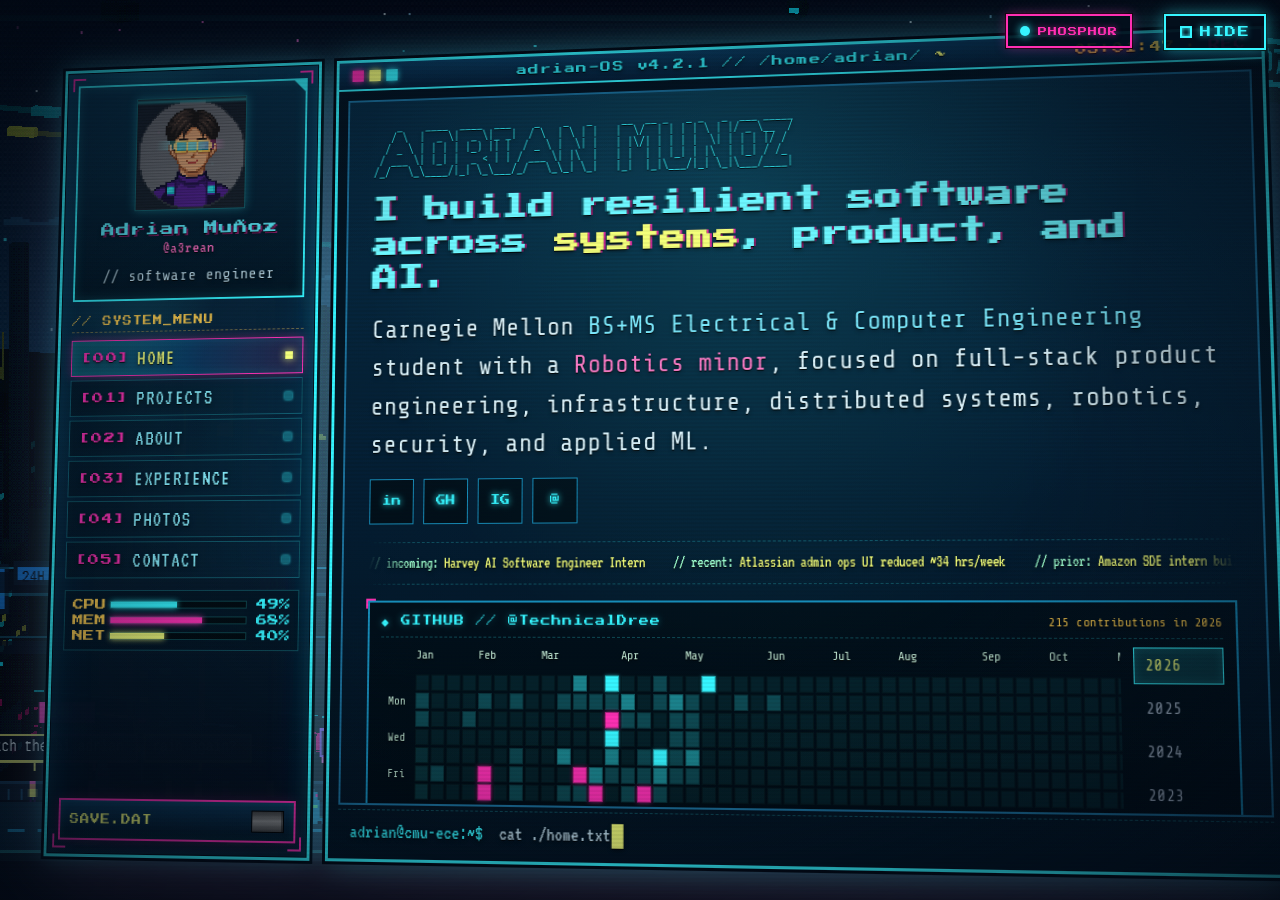
==== index.html @ 2a6bb69d "feat: scrolling road, layered skyline, 3D flyers, social links Sidebar + home cleanup: - Remove side" ====
<!DOCTYPE html>
<html lang="en">
<head>
<meta charset="UTF-8">
<title>Adrian Muñoz Portfolio</title>
<link rel="preconnect" href="https://fonts.googleapis.com">
<link rel="preconnect" href="https://fonts.gstatic.com" crossorigin>
<link href="https://fonts.googleapis.com/css2?family=VT323&family=Press+Start+2P&family=Share+Tech+Mono&display=swap" rel="stylesheet">
<link rel="stylesheet" href="assets/styles.css?v=20260614b">
</head>
<body>
  <div id="bg-parallax" class="bg-parallax" aria-hidden="true">
    <canvas id="bg-sky"></canvas>
    <canvas id="bg-city3d"></canvas>
    <canvas id="bg"></canvas>
    <canvas id="bg-fx"></canvas>
  </div>
  <div class="vignette"></div>
  <div class="scanlines"></div>

  <button id="theme-btn" class="theme-btn" title="Cycle CRT phosphor (T)" aria-label="Cycle CRT phosphor theme">
    <span class="theme-dot"></span>
    <span class="theme-label">PHOSPHOR</span>
  </button>
  <button id="minimize-btn" class="minimize-btn" title="Toggle terminal" aria-label="Toggle terminal">
    <span class="mb-icon"></span>
    <span class="mb-label">HIDE</span>
  </button>
  <div class="city-speed" aria-label="City background speed control">
    <label for="city-speed">CITY.SPEED</label>
    <input id="city-speed" type="range" min="0" max="2.5" step="0.1" value="1">
    <span id="city-speed-value">1.0x</span>
  </div>
  <div class="weather-controls" aria-label="Skyline weather controls">
    <span class="weather-title">WEATHER</span>
    <button type="button" data-weather="auto" class="active">AUTO</button>
    <button type="button" data-weather="clear">CLEAR</button>
    <button type="button" data-weather="rain">RAIN</button>
    <button type="button" data-weather="snow">SNOW</button>
    <button type="button" data-weather="wind">WIND</button>
    <label for="weather-intensity">INTENSITY</label>
    <input id="weather-intensity" type="range" min="0" max="100" value="80">
  </div>
  <div class="sound-controls" aria-label="Soundscape controls">
    <button id="sound-btn" type="button" aria-pressed="false">
      <span>SOUND</span>
      <b id="sound-label">OFF</b>
    </button>
    <label for="sound-volume">VOL</label>
    <input id="sound-volume" type="range" min="0" max="100" value="22">
  </div>
  <div class="env-hud" id="env-hud" aria-label="Local sky and weather">
    <span class="env-phase" id="env-phase">--</span>
    <span class="env-weather" id="env-weather">syncing sky...</span>
    <span class="env-phosphor" id="env-phosphor">CYAN</span>
  </div>

  <div id="boot-screen" class="boot-screen" aria-hidden="true">
    <div class="boot-inner">
      <div class="boot-logo">ADRIAN-OS</div>
      <pre class="boot-log" id="boot-log"></pre>
      <div class="boot-bar-wrap"><div class="boot-bar" id="boot-bar"></div></div>
      <div class="boot-skip">press any key to skip</div>
    </div>
  </div>

  <div class="stage" id="stage">
    <div class="unit">
      <!-- LEFT: profile / nav -->
      <aside class="left">
        <div class="corner tl"></div><div class="corner tr"></div>
        <div class="corner bl"></div><div class="corner br"></div>

        <div class="portrait">
          <div class="avatar avatar-photo" style="width:120px;height:120px;max-width:120px;max-height:120px;overflow:hidden;display:block;margin:0 auto;position:relative;flex:0 0 auto;">
            <img src="assets/avatar.png" alt="Adrian Muñoz" class="avatar-img" style="width:120px;height:120px;display:block;object-fit:cover;">
            <div class="avatar-visor"></div>
            <div class="avatar-scan"></div>
            <div class="avatar-blink"></div>
            <div class="avatar-grain"></div>
          </div>
          <div class="name">Adrian Muñoz</div>
          <div class="handle">@a3rean</div>
          <div class="bio">// software engineer</div>
        </div>

        <nav class="nav">
          <div class="nav-label">// SYSTEM_MENU</div>
          <button class="nav-item active" data-view="home">
            <span class="num">[00]</span><span class="lbl">HOME</span><span class="dot"></span>
          </button>
          <button class="nav-item" data-view="projects">
            <span class="num">[01]</span><span class="lbl">PROJECTS</span><span class="dot"></span>
          </button>
          <button class="nav-item" data-view="about">
            <span class="num">[02]</span><span class="lbl">ABOUT</span><span class="dot"></span>
          </button>
          <button class="nav-item" data-view="log">
            <span class="num">[03]</span><span class="lbl">EXPERIENCE </span><span class="dot"></span>
          </button>
          <button class="nav-item" data-view="gallery">
            <span class="num">[04]</span><span class="lbl">PHOTOS</span><span class="dot"></span>
          </button>
          <button class="nav-item" data-view="contact">
            <span class="num">[05]</span><span class="lbl">CONTACT</span><span class="dot"></span>
          </button>
        </nav>

        <div class="mini-bars" id="sys-bars">
          <div class="bar" data-stat="cpu"><span class="bl">CPU</span><div class="track"><div class="fill cyan"></div></div><span class="bv">62%</span></div>
          <div class="bar" data-stat="mem"><span class="bl">MEM</span><div class="track"><div class="fill mag"></div></div><span class="bv">78%</span></div>
          <div class="bar" data-stat="net"><span class="bl">NET</span><div class="track"><div class="fill yel"></div></div><span class="bv">41%</span></div>
        </div>

        <button type="button" class="floppy" id="floppy-btn" title="Save state to disk" aria-label="Save state to disk">
          <div class="floppy-label">SAVE.DAT</div>
          <div class="floppy-shutter"></div>
        </button>
      </aside>

      <!-- RIGHT: terminal screen -->
      <main class="term">
        <div class="term-chrome">
          <div class="chrome-dots"><span></span><span></span><span></span></div>
          <div class="chrome-title">adrian-OS v4.2.1 // /home/adrian/ <span id="crumb">~</span></div>
          <div class="chrome-meta"><span id="clock">00:00:00</span> · <span class="blink">REC</span></div>
        </div>
        <div class="term-bezel">
          <div class="term-screen" id="screen">
            <!-- views injected here -->
          </div>
          <div class="term-footer">
            <span class="prompt">adrian@cmu-ece:~$</span>
            <span class="cmdline" id="cmd">cat ./home.txt</span><span class="caret">▊</span>
          </div>
        </div>
      </main>
    </div>
  </div>

  <!-- VIEW TEMPLATES -->
  <template id="tpl-home">
    <div class="view view-home">
      <pre class="ascii-banner">
    _    ____  ____  ___    _    _   _     __  __ _   _ _   _  ___ _____
   / \  |  _ \|  _ \|_ _|  / \  | \ | |   |  \/  | | | | \ | |/ _ \__  /
  / _ \ | | | | |_) || |  / _ \ |  \| |   | |\/| | | | |  \| | | | |/ /
 / ___ \| |_| |  _ < | | / ___ \| |\  |   | |  | | |_| | |\  | |_| / /_
/_/   \_\____/|_| \_\___/_/   \_\_| \_|   |_|  |_|\___/|_| \_|\___/____|</pre>
      <h1 class="glitch" data-text="I build systems from silicon to full-stack.">I build systems<br>from <span class="hl">silicon</span> to full-stack.</h1>
      <p class="lede">
        Carnegie Mellon <span class="u-cy">BS+MS Electrical &amp; Computer Engineering</span> student with a
        <span class="u-mg">Robotics minor</span>, building production software across React, Spring Boot,
        AWS, systems programming, networking, AI tooling, and security.
      </p>

      <div class="home-social" aria-label="Social links">
        <a class="slot" href="https://www.linkedin.com/in/adrian---munoz" target="_blank" rel="noopener noreferrer" title="LinkedIn">in</a>
        <a class="slot" href="https://github.com/TechnicalDree" target="_blank" rel="noopener noreferrer" title="GitHub">GH</a>
        <a class="slot" href="https://www.instagram.com/technicaldree/" target="_blank" rel="noopener noreferrer" title="Instagram">IG</a>
        <a class="slot" href="mailto:adrianm2003az@gmail.com" title="Email">@</a>
      </div>

      <div class="ticker">
        <span>// internship: <b>Atlassian Software Engineer Intern</b></span>
        <span>// prior: <b>Amazon SDE Intern</b></span>
        <span>// build: <b>HTTP server · AI authentication · Chrome extension</b></span>
        <span>// contact: <b>adrianm2003az@gmail.com</b></span>
      </div>

      <div class="panels">
        <section class="panel github-panel">
          <div class="panel-hd">
            <span class="panel-title">◆ GITHUB // @TechnicalDree</span>
            <span class="panel-meta" id="gh-meta">loading contribution history...</span>
          </div>
          <div class="gh-browser">
            <div class="gh-calendar-pane">
              <div class="gh-months" id="gh-months" aria-hidden="true"></div>
              <div class="gh-calendar-row">
                <div class="gh-weekdays" aria-hidden="true"><span>Mon</span><span>Wed</span><span>Fri</span></div>
                <div class="gh-grid" id="gh-grid" aria-label="GitHub contribution calendar"></div>
              </div>
              <div class="gh-legend">
                <span>Less</span>
                <span class="sw s0"></span><span class="sw s1"></span><span class="sw s2"></span><span class="sw s3"></span><span class="sw s4"></span>
                <span>More</span>
              </div>
            </div>
            <div class="gh-years" id="gh-years" aria-label="Contribution years"></div>
          </div>
          <ul class="gh-commits" id="gh-commits">
            <li><span class="cdate">--</span><span class="crepo">github</span> select a year to view public commits...</li>
          </ul>
        </section>

        <section class="panel cursor-panel">
          <div class="panel-hd">
            <span class="panel-title">◆ CURSOR // AI LINE EDITS</span>
            <a class="panel-meta panel-link" href="https://cursor.com/dashboard" target="_blank" rel="noreferrer">open dashboard ↗</a>
          </div>
          <a class="cursor-card" href="https://cursor.com/dashboard" target="_blank" rel="noreferrer" aria-label="Open Cursor dashboard">
            <div class="cursor-card-top">
              <div>
                <span class="cursor-label">AI Line Edits</span>
                <strong id="cursor-total">49,999</strong>
              </div>
              <div class="cursor-tabs"><span>All</span><span>Tab</span><span>Agent</span></div>
            </div>
            <div class="cursor-map-wrap">
              <div class="cursor-months"><span>M</span><span>J</span><span>J</span><span>A</span><span>S</span><span>O</span><span>N</span><span>D</span><span>J</span><span>F</span><span>M</span><span>A</span><span>M</span></div>
              <div class="cursor-map-row">
                <div class="cursor-weekdays"><span>M</span><span>W</span><span>F</span></div>
                <div class="cursor-grid" id="cursor-grid" aria-label="Cursor AI line edits heatmap"></div>
              </div>
            </div>
            <div class="cursor-stats">
              <div><span>Most Active Month</span><b id="cursor-active-month">April</b></div>
              <div><span>Most Active Day</span><b id="cursor-active-day">Mar 10, 2026</b></div>
              <div><span>Longest Streak</span><b id="cursor-longest-streak">9d</b></div>
              <div><span>Current Streak</span><b id="cursor-current-streak">2d</b></div>
            </div>
          </a>
        </section>

        <section class="panel monkeytype-panel">
          <div class="panel-hd">
            <span class="panel-title" id="mk-user-title">◆ MONKEYTYPE // loading</span>
            <span class="panel-meta" id="mk-meta">last 12 months</span>
          </div>
          <div class="mk-activity-head">
            <div class="mk-range">last 12 months <span>⌄</span></div>
            <span class="mk-total" id="mk-total">-- tests</span>
            <div class="mk-legend" aria-label="Monkeytype activity intensity">
              <span>less</span>
              <span class="sw s1"></span><span class="sw s2"></span><span class="sw s3"></span><span class="sw s4"></span>
              <span>more</span>
            </div>
          </div>
          <div class="mk-activity">
            <div class="mk-weekdays" aria-hidden="true"><span>monday</span><span>wednesday</span><span>friday</span></div>
            <div class="mk-grid" id="mk-grid" aria-label="Monkeytype activity calendar"></div>
          </div>
          <p class="mk-note">Note: All activity data is using UTC time.</p>
        </section>

        <section class="panel wispr-panel">
          <div class="panel-hd">
            <span class="panel-title">◆ WISPR FLOW // adrianm2003az@gmail.com</span>
            <a class="panel-meta panel-link" href="https://admin.wisprflow.ai/" target="_blank" rel="noreferrer">open dashboard ↗</a>
          </div>
          <a class="wispr-card" href="https://admin.wisprflow.ai/" target="_blank" rel="noreferrer" aria-label="Open Wispr Flow dashboard">
            <div class="wispr-top">
              <strong id="wispr-current-streak">8 day streak</strong>
              <span>LONGEST STREAK | <b id="wispr-longest-streak">18 DAYS</b></span>
            </div>
            <div class="wispr-months"><span>‹</span><span>Jan</span><span>Feb</span><span>Mar</span><span>Apr</span><span>›</span></div>
            <div class="wispr-chart">
              <div class="wispr-days" aria-hidden="true"><span>Sun</span><span>Mon</span><span>Tue</span><span>Wed</span><span>Thu</span><span>Fri</span><span>Sat</span></div>
              <div class="wispr-grid" id="wispr-grid" aria-label="Wispr Flow streak calendar"></div>
            </div>
            <div class="wispr-foot">
              <div class="wispr-legend"><span>More</span><i class="s4"></i><i class="s3"></i><i class="s2"></i><i class="s1"></i><span>Less</span></div>
              <div class="wispr-current"><i></i><span>Current streak</span></div>
            </div>
          </a>
        </section>
      </div>
    </div>
  </template>

  <template id="tpl-projects">
    <div class="view view-projects">
      <div class="row-head">
        <span class="tag tag-cyan">&gt;_ ls ./projects</span>
        <span class="tag tag-mag">12 ENTRIES</span>
      </div>
      <h2 class="h2">PROJECTS // SELECTED_WORKS</h2>

      <div class="prj-grid">
        <article class="prj" tabindex="0" data-link="https://mosaic-ledger-web.vercel.app/" data-link-label="VIEW DEMO" data-link-2="https://youtu.be/5Ug0nv0nYEA?si=DKAIgdDbrqVV8onu" data-link-2-label="WATCH VIDEO">
          <div class="prj-thumb" data-thumb="mosaic"></div>
          <div class="prj-body">
            <div class="prj-meta"><span>[01]</span><span class="tag tag-yel">HACKATHON</span></div>
            <h3>MOSAICLEDGER</h3>
            <p>TartanHacks team of 3: Plaid + Capital One Nessie finance dashboard with D3 treemap spending viz, subscription detection, hosted MCP tools for AI coaching, XRPL round-up savings, and Vitest fuzz + Playwright E2E CI.</p>
            <div class="prj-chips"><span>D3.js</span><span>Plaid</span><span>MCP</span></div>
          </div>
        </article>
        <article class="prj" tabindex="0" data-github="https://github.com/TechnicalDree/Deep-Live-Cam" data-link="https://www.youtube.com/watch?v=ch_LXkpjnIM" data-link-label="WATCH VIDEO">
          <div class="prj-thumb" data-thumb="auth"></div>
          <div class="prj-body">
            <div class="prj-meta"><span>[02]</span><span class="tag tag-yel">LIVE</span></div>
            <h3>DEEP-LIVE-CAM AUTH SYSTEM</h3>
            <p>100% deepfake traceability via LSB watermarking (&lt;0.4% pixel change) and RSA-2048/4096 signatures, with automated PKI and Docker multi-stage builds fixing cross-platform deployment across a 5-framework ML stack.</p>
            <div class="prj-chips"><span>Python</span><span>Docker</span><span>Crypto</span></div>
          </div>
        </article>
        <article class="prj" tabindex="0" data-link="https://www.youtube.com/watch?v=6szwvvma1QQ" data-link-label="WATCH VIDEO">
          <div class="prj-thumb" data-thumb="privacy"></div>
          <div class="prj-body">
            <div class="prj-meta"><span>[03]</span><span class="tag tag-mag">BETA</span></div>
            <h3>TRACKING PIXEL CHROME EXTENSION</h3>
            <p>MV3 extension detecting and optionally blocking 1×1 pixels, sendBeacon, and scripted network calls via fetch/XHR/Beacon hooks, heuristic Low/Medium/High risk scoring, and a React UI with Observe/Soft-Block/Strict modes.</p>
            <div class="prj-chips"><span>React</span><span>JavaScript</span><span>MV3</span></div>
          </div>
        </article>
        <article class="prj" tabindex="0">
          <div class="prj-thumb" data-thumb="http"></div>
          <div class="prj-body">
            <div class="prj-meta"><span>[04]</span><span class="tag tag-cyan">SHIPPED</span></div>
            <h3>HTTP PSEUDO-STREAMING SERVER</h3>
            <p>HTTP/1.1 server built from scratch with low-level Python sockets, full method/status support, byte-range video streaming, and 200+ concurrent clients.</p>
            <div class="prj-chips"><span>Python</span><span>Sockets</span><span>HTTP/1.1</span></div>
          </div>
        </article>
        <article class="prj" tabindex="0" data-github="https://github.com/TechnicalDree/yaca-chat-app">
          <div class="prj-thumb" data-thumb="chat"></div>
          <div class="prj-body">
            <div class="prj-meta"><span>[05]</span><span class="tag tag-ghost">ARCHIVED</span></div>
            <h3>YACA CHAT APP</h3>
            <p>Full-stack chat app with authentication, friend lists, REST APIs, responsive UI, websockets, and real-time group chat for 20+ users.</p>
            <div class="prj-chips"><span>TypeScript</span><span>Node.js</span><span>MongoDB</span></div>
          </div>
        </article>
        <article class="prj" tabindex="0">
          <div class="prj-thumb" data-thumb="database"></div>
          <div class="prj-body">
            <div class="prj-meta"><span>[06]</span><span class="tag tag-cyan">SYSTEMS</span></div>
            <h3>BUFFER POOL MANAGER</h3>
            <p>Thread-safe disk buffer pool with page fetch, eviction, pin-count tracking, LRU-K replacement, background disk scheduler, promise I/O callbacks, and Read/WritePageGuard RAII for concurrency-safe access.</p>
            <div class="prj-chips"><span>C++</span><span>Concurrency</span><span>DB Systems</span></div>
          </div>
        </article>
        <article class="prj" tabindex="0" data-link="https://pdflink.to/b0319583/" data-link-label="VIEW REPORT">
          <div class="prj-thumb" data-thumb="landmarks"></div>
          <div class="prj-body">
            <div class="prj-meta"><span>[07]</span><span class="tag tag-yel">ML</span></div>
            <h3>LONG-TAIL US LANDMARK RECOGNITION</h3>
            <p>Custom 50-class US landmark dataset comparing ResNet-50 vs ViT-B16 with five loss functions, MixUp, and OOD detection. ViT-B16 + Class-Balanced Loss + MixUp reached 75.72% Top-1 (+10.57pp Tail-F1 vs baseline).</p>
            <div class="prj-chips"><span>PyTorch</span><span>ViT</span><span>Computer Vision</span></div>
          </div>
        </article>
        <article class="prj" tabindex="0" data-link="https://pdflink.to/dfecbd06/" data-link-label="VIEW REPORT">
          <div class="prj-thumb" data-thumb="canny"></div>
          <div class="prj-body">
            <div class="prj-meta"><span>[08]</span><span class="tag tag-cyan">CUDA</span></div>
            <h3>GPU-ACCELERATED CANNY EDGE DETECTION</h3>
            <p>Real-time Canny pipeline on GPU with fused kernels that cut intermediate global memory round-trips and launch overhead. Owned image frontend, preprocessing, CUDA stream management, and kernel launches.</p>
            <div class="prj-chips"><span>CUDA</span><span>C++</span><span>GPU</span></div>
          </div>
        </article>
        <article class="prj" tabindex="0" data-link="https://pdflink.to/45da3fbb/" data-link-label="VIEW REPORT" data-link-2="https://drive.google.com/drive/folders/1vk_iSP8yQnM6TVr_UY7SdX2yx6HyxZYR" data-link-2-label="VIEW FILES">
          <div class="prj-thumb" data-thumb="swarm"></div>
          <div class="prj-body">
            <div class="prj-meta"><span>[09]</span><span class="tag tag-mag">CAPSTONE</span></div>
            <h3>CATOMBOTS</h3>
            <p>ECE senior capstone: low-cost semi-autonomous multi-robot swarm for urban disaster survivor search with LiDAR, UWB-IR ranging, IMU fusion, and frontier-based exploration. Owned collaboration logic, exploration, obstacle avoidance, and the 2D operator dashboard.</p>
            <div class="prj-chips"><span>ROS2</span><span>LiDAR</span><span>Swarm</span></div>
          </div>
        </article>
        <article class="prj" tabindex="0" data-link="https://drive.google.com/file/d/1FI5OoAruD29V1vEbpfAatOobCM3ehD1B/view?usp=sharing" data-link-label="VIEW REPORT">
          <div class="prj-thumb" data-thumb="xr"></div>
          <div class="prj-body">
            <div class="prj-meta"><span>[10]</span><span class="tag tag-cyan">XR</span></div>
            <h3>SELF-LOCALIZING XR CONTROLLER</h3>
            <p>Fuses 6-DoF AprilTag pose with 3-DoF IMU orientation to drive a live ARENA scene; Pi Camera OpenCV checkerboard calibration, tag36h11 detection, and pose (R, t) estimation from images.</p>
            <div class="prj-chips"><span>OpenCV</span><span>AprilTag</span><span>IMU</span></div>
          </div>
        </article>
        <article class="prj" tabindex="0">
          <div class="prj-thumb" data-thumb="robot-nav"></div>
          <div class="prj-body">
            <div class="prj-meta"><span>[11]</span><span class="tag tag-mag">ROBOTICS</span></div>
            <h3>AUTONOMOUS ROBOT NAVIGATION</h3>
            <p>LIDAR + odometry occupancy grids for &gt;90% arena navigation accuracy; learning-based object detection, A*/RRT* motion planning, and behavior trees for task-level execution.</p>
            <div class="prj-chips"><span>ROS</span><span>LiDAR</span><span>Planning</span></div>
          </div>
        </article>
        <article class="prj" tabindex="0">
          <div class="prj-thumb" data-thumb="rover"></div>
          <div class="prj-body">
            <div class="prj-meta"><span>[12]</span><span class="tag tag-yel">EMBEDDED</span></div>
            <h3>EMBEDDED ROVER</h3>
            <p>Custom Fusion 360 PCB with I2C, LCD, UART, and servo drivers for user-mode programs; PID motor control with speed regulation and UART telemetry to a Python visualization script.</p>
            <div class="prj-chips"><span>Embedded</span><span>PCB</span><span>PID</span></div>
          </div>
        </article>
      </div>
    </div>
  </template>

  <template id="tpl-about">
    <div class="view view-about">
      <div class="row-head">
        <span class="tag tag-cyan">&gt;_ cat ./about.log</span>
        <span class="tag tag-mag">BIO.TXT</span>
      </div>
      <h2 class="h2">ABOUT // OPERATOR_FILE</h2>

      <div class="about-grid">
        <div>
          <p class="lede">
            I'm Adrian Muñoz, a Carnegie Mellon electrical and computer engineer who likes building
            across the stack: <span class="u-cy">backend services</span>, <span class="u-mg">interfaces</span>,
            infrastructure, embedded/systems code, and robotics-adjacent software.
          </p>
          <p class="body">
            My recent work includes shipping a production admin UI at <b>Atlassian</b>, building AWS
            data-processing infrastructure at <b>Amazon</b>, evaluating AI coding models at Outlier,
            and building projects that span networking, cryptography, browser privacy, chat systems,
            and database internals.
          </p>

          <div class="quote">
            <span class="q-mark">"</span>
            <p>I like software that turns messy operational work into reliable systems people can actually use.</p>
          </div>

          <h3 class="sub">CURRENT SIGNALS</h3>
          <ul class="bullet">
            <li>BS+MS in Electrical &amp; Computer Engineering, Robotics minor.</li>
            <li>Production experience with React, Spring Boot, PostgreSQL, AWS, and Java services.</li>
            <li>Comfortable moving from low-level systems to polished product UI.</li>
            <li>Interested in full-stack systems, robotics, infrastructure, ML tooling, and security.</li>
          </ul>
        </div>

        <aside class="specs">
          <figure class="about-portrait about-portrait--sidebar">
            <img
              src="assets/adrian-pixel.png"
              alt="Pixel art portrait of Adrian Muñoz in a suit and checkered shirt."
              width="320"
              height="320"
              loading="lazy"
              decoding="async"
            />
          </figure>
          <div class="spec-card">
            <div class="spec-hd">/ SPEC_SHEET</div>
            <div class="spec-row"><span>CLASS</span><span>SOFTWARE ENG</span></div>
            <div class="spec-row"><span>SCHOOL</span><span>CMU</span></div>
            <div class="spec-row"><span>DEGREE</span><span>BS+MS ECE</span></div>
            <div class="spec-row"><span>MINOR</span><span>ROBOTICS</span></div>
            <div class="spec-row"><span>GRAD</span><span>MAY 2026</span></div>
          </div>

          <div class="spec-card">
            <div class="spec-hd">/ SKILLS</div>
            <div class="skill"><span>PYTHON</span><div class="tr"><div style="width:92%" class="fi cy"></div></div></div>
            <div class="skill"><span>REACT</span><div class="tr"><div style="width:86%" class="fi mg"></div></div></div>
            <div class="skill"><span>JAVA</span><div class="tr"><div style="width:82%" class="fi yl"></div></div></div>
            <div class="skill"><span>C++</span><div class="tr"><div style="width:80%" class="fi cy"></div></div></div>
            <div class="skill"><span>AWS</span><div class="tr"><div style="width:78%" class="fi mg"></div></div></div>
          </div>

          <div class="spec-card">
            <div class="spec-hd">/ SOCIAL</div>
            <div class="inv">
              <a class="slot" href="https://www.linkedin.com/in/adrian---munoz" target="_blank" rel="noopener noreferrer" title="LinkedIn">in</a>
              <a class="slot" href="https://www.instagram.com/technicaldree/" target="_blank" rel="noopener noreferrer" title="Instagram">IG</a>
              <a class="slot" href="https://discord.com" target="_blank" rel="noopener noreferrer" title="Discord">DC</a>
              <a class="slot" href="https://open.spotify.com/user/technicaldree" target="_blank" rel="noopener noreferrer" title="Spotify">SP</a>
              <a class="slot" href="https://www.reddit.com/user/TechnicalDree/" target="_blank" rel="noopener noreferrer" title="Reddit">RD</a>
              <a class="slot" href="https://github.com/TechnicalDree" target="_blank" rel="noopener noreferrer" title="GitHub">GH</a>
            </div>
          </div>
        </aside>
      </div>
    </div>
  </template>

  <template id="tpl-log">
    <div class="view view-log">
      <div class="row-head">
        <span class="tag tag-cyan">&gt;_ tail -f ./log</span>
        <span class="tag tag-mag">LIVE</span>
      </div>
      <h2 class="h2">WORK EXPERIENCE</h2>

      <ol class="timeline">
        <li>
          <span class="ts">2025.05 - 2025.08</span>
          <span class="ev ev-ship">SWE</span>
          <div class="ev-body"><b>Atlassian</b> — developed a full-stack admin UI for release-track operations using React, Spring Boot REST APIs, and PostgreSQL; reduced admin workload by ~34 hours/week.</div>
        </li>
        <li>
          <span class="ts">2024.05 - 2024.07</span>
          <span class="ev ev-talk">AI</span>
          <div class="ev-body"><b>Outlier</b> — created weekly coding prompts and validation checks, increasing model evaluation coverage by 17% using pandas/NumPy pass-rate measurements.</div>
        </li>
        <li>
          <span class="ts">2023.05 - 2023.08</span>
          <span class="ev ev-write">SDE</span>
          <div class="ev-body"><b>Amazon</b> — designed a Java service for S3 file metrics and Lambda handlers linking DynamoDB data to QuickSight dashboards for ~11,000 ASIN records.</div>
        </li>
        <li>
          <span class="ts">2026.05</span>
          <span class="ev ev-join">CMU</span>
          <div class="ev-body"><b>Carnegie Mellon University</b> — BS+MS in Electrical &amp; Computer Engineering, Minor in Robotics, GPA 3.40/4.00.</div>
        </li>
        <li>
          <span class="ts">2025 - 2026</span>
          <span class="ev ev-ship">BUILD</span>
          <div class="ev-body">Built projects across HTTP networking, content authentication, browser privacy, real-time chat, and database buffer management.</div>
        </li>
        <li>
          <span class="ts">TOOLCHAIN</span>
          <span class="ev ev-write">STACK</span>
          <div class="ev-body"><b>Languages</b>: Python, C, C++, Java, JavaScript, TypeScript, PostgreSQL, R, HTML, CSS, MATLAB.</div>
        </li>
      </ol>
    </div>
  </template>

  <template id="tpl-gallery">
    <div class="view view-gallery">
      <div class="row-head">
        <span class="tag tag-cyan">&gt;_ open ./photos</span>
        <span class="tag tag-mag">PHOTO ROLL</span>
      </div>
      <h2 class="h2">PHOTOS // ARCHIVE</h2>
      <div class="photo-grid">
        <button class="photo-card" type="button" data-src="assets/photos/photo-01.jpg" data-caption="PHOTO 01"><img src="assets/photos/photo-01.jpg" alt="Personal website photo 01" loading="lazy" decoding="async"><span>PHOTO 01</span></button>
        <button class="photo-card" type="button" data-src="assets/photos/photo-02.jpg" data-caption="PHOTO 02"><img src="assets/photos/photo-02.jpg" alt="Personal website photo 02" loading="lazy" decoding="async"><span>PHOTO 02</span></button>
        <button class="photo-card" type="button" data-src="assets/photos/photo-03.jpg" data-caption="PHOTO 03"><img src="assets/photos/photo-03.jpg" alt="Personal website photo 03" loading="lazy" decoding="async"><span>PHOTO 03</span></button>
        <button class="photo-card" type="button" data-src="assets/photos/photo-04.jpg" data-caption="PHOTO 04"><img src="assets/photos/photo-04.jpg" alt="Personal website photo 04" loading="lazy" decoding="async"><span>PHOTO 04</span></button>
        <button class="photo-card" type="button" data-src="assets/photos/photo-05.jpg" data-caption="PHOTO 05"><img src="assets/photos/photo-05.jpg" alt="Personal website photo 05" loading="lazy" decoding="async"><span>PHOTO 05</span></button>
        <button class="photo-card" type="button" data-src="assets/photos/photo-06.jpg" data-caption="PHOTO 06"><img src="assets/photos/photo-06.jpg" alt="Personal website photo 06" loading="lazy" decoding="async"><span>PHOTO 06</span></button>
        <button class="photo-card" type="button" data-src="assets/photos/photo-07.jpg" data-caption="PHOTO 07"><img src="assets/photos/photo-07.jpg" alt="Personal website photo 07" loading="lazy" decoding="async"><span>PHOTO 07</span></button>
        <button class="photo-card" type="button" data-src="assets/photos/photo-08.jpg" data-caption="PHOTO 08"><img src="assets/photos/photo-08.jpg" alt="Personal website photo 08" loading="lazy" decoding="async"><span>PHOTO 08</span></button>
        <button class="photo-card" type="button" data-src="assets/photos/photo-09.jpg" data-caption="PHOTO 09"><img src="assets/photos/photo-09.jpg" alt="Personal website photo 09" loading="lazy" decoding="async"><span>PHOTO 09</span></button>
        <button class="photo-card" type="button" data-src="assets/photos/photo-10.jpg" data-caption="PHOTO 10"><img src="assets/photos/photo-10.jpg" alt="Personal website photo 10" loading="lazy" decoding="async"><span>PHOTO 10</span></button>
      </div>
      <p class="caption">// personal photo archive loaded from committed browser-safe images.</p>
    </div>
  </template>

  <template id="tpl-contact">
    <div class="view view-contact">
      <div class="row-head">
        <span class="tag tag-cyan">&gt;_ open_comms --secure</span>
        <span class="tag tag-mag">CHANNEL OPEN</span>
      </div>
      <h2 class="h2">CONTACT // UPLINK</h2>

      <div class="contact-grid">
        <form class="uplink" onsubmit="event.preventDefault(); this.querySelector('.sent').style.display='block'; this.querySelector('button').textContent='▶ TRANSMITTED';">
          <label><span class="lab">// HANDLE</span><input type="text" placeholder="enter_your_handle_" required></label>
          <label><span class="lab">// CHANNEL</span><input type="email" placeholder="you@somewhere.net" required></label>
          <label><span class="lab">// PAYLOAD</span><textarea rows="5" placeholder="type message, hit TRANSMIT..." required></textarea></label>
          <button type="submit" class="btn btn-cy">▶ TRANSMIT</button>
          <div class="sent" style="display:none;">✓ packet queued · ETA 2h</div>
        </form>

        <div class="channels">
          <a class="chan" href="mailto:adrianm2003az@gmail.com"><span class="c-icon">@</span><span><b>mail</b><em>adrianm2003az@gmail.com</em></span></a>
          <a class="chan" href="https://github.com/TechnicalDree"><span class="c-icon">GH</span><span><b>github</b><em>/TechnicalDree</em></span></a>
          <a class="chan" href="https://www.linkedin.com/in/adrian---munoz"><span class="c-icon">in</span><span><b>linkedin</b><em>/in/adrian---munoz</em></span></a>
          <div class="chan disabled"><span class="c-icon">CMU</span><span><b>school</b><em>Carnegie Mellon ECE</em></span></div>
          <div class="chan disabled"><span class="c-icon">☎</span><span><b>phone</b><em>480-682-7481</em></span></div>
        </div>
      </div>
    </div>
  </template>

<script src="assets/github-history.js"></script>
<script src="assets/monkeytype-history.js"></script>
<script src="assets/dashboard-snapshots.js"></script>
<script src="assets/phosphor-theme.js"></script>
<script src="assets/city-environment.js?v=20260606b"></script>
<script type="module" src="assets/city-3d.js?v=20260614b"></script>
<script src="assets/bg.js?v=20260614b"></script>
<script src="assets/content-admin.js?v=20260525b"></script>
<script src="assets/app.js?v=20260525b"></script>
</body>
</html>
---- assets/styles.css ----
/* AVA.SPRITE — cyberpunk pixel terminal */

:root {
  --bg-deep: #020914;
  --cyan: #36f5ff;
  --cyan-dim: #178bb8;
  --magenta: #ff2fb3;
  --magenta-deep: #9b1d70;
  --purple: #6338ff;
  --purple-deep: #091a3a;
  --orange: #ffcc4d;
  --yellow: #f6ff7a;
  --term-green: #a8eaff;
  --term-green-dim: #1c6f9a;
  --term-bg: #082d46;
  --term-bg-dark: #031321;
  --frame-cyan: #36f5ff;
  --frame-mag: #ff2fb3;
  --card: #071d32;
  /* Readable copy: slightly muted vs full neon UI */
  --text-body: #c4e2f0;
  --text-body-soft: #a8ccdd;
  --text-heading-soft: #dff4fc;
  --text-crisp-shadow: 0 1px 0 rgba(0, 0, 0, 0.85), 0 2px 4px rgba(0, 0, 0, 0.45);
}

body.theme-amber {
  --cyan: #ffb84d;
  --cyan-dim: #b87820;
  --term-green: #ffe4b0;
  --term-green-dim: #8a6020;
  --term-bg: #2a1a08;
  --term-bg-dark: #120a04;
  --frame-cyan: #ffb84d;
  --text-body: #e8d4b8;
  --text-body-soft: #c9b896;
  --text-heading-soft: #fff0d0;
}
body.theme-green {
  --cyan: #44ff88;
  --cyan-dim: #1a9955;
  --magenta: #66ffcc;
  --term-green: #b8ffd4;
  --term-green-dim: #1a6644;
  --term-bg: #062818;
  --term-bg-dark: #021408;
  --frame-cyan: #44ff88;
  --frame-mag: #66ffcc;
  --text-body: #b8e8c8;
  --text-body-soft: #98c8a8;
  --text-heading-soft: #e0ffe8;
}
body.theme-mono {
  --cyan: #c8d0d8;
  --cyan-dim: #687078;
  --magenta: #e8ecf0;
  --term-green: #d8e0e8;
  --term-green-dim: #505860;
  --term-bg: #141820;
  --term-bg-dark: #080a0e;
  --frame-cyan: #c8d0d8;
  --frame-mag: #9098a0;
  --text-body: #b0b8c0;
  --text-body-soft: #9098a0;
  --text-heading-soft: #e8ecf0;
}

* { margin: 0; padding: 0; box-sizing: border-box; }
html, body {
  width: 100%; height: 100%; overflow: hidden;
  background: var(--bg-deep);
  font-family: 'VT323', monospace;
  font-size: 20px;
  color: var(--term-green);
  -webkit-font-smoothing: none;
}
img, canvas { image-rendering: pixelated; image-rendering: crisp-edges; }

/* ===== BACKGROUND + CRT ===== */
.bg-parallax {
  position: fixed;
  inset: 0;
  z-index: 0;
  overflow: hidden;
  will-change: transform;
  transform-origin: center center;
}
.bg-parallax canvas {
  position: absolute;
  inset: 0;
  width: 100%;
  height: 100%;
  display: block;
}
#bg-sky {
  z-index: 0;
  pointer-events: none;
}
#bg-city3d {
  z-index: 1;
  pointer-events: none;
}
.bg-parallax #bg {
  z-index: 2;
}
#bg-fx {
  z-index: 3;
  pointer-events: none;
}

.scanlines {
  position: fixed; inset: 0; z-index: 50; pointer-events: none;
  background: repeating-linear-gradient(
    to bottom,
    rgba(0,0,0,0) 0,
    rgba(0,0,0,0) 2px,
    rgba(0,0,0,0.09) 3px,
    rgba(0,0,0,0) 4px
  );
}
.scanlines::after {
  content: ""; position: absolute; inset: 0;
  background: linear-gradient(180deg, transparent 0%, rgba(54,245,255,0.018) 50%, transparent 100%);
  animation: scan 8s linear infinite;
}
@keyframes scan { 0% { transform: translateY(-100%);} 100% { transform: translateY(100%);} }
.vignette {
  position: fixed; inset: 0; z-index: 49; pointer-events: none;
  background: radial-gradient(ellipse at center, transparent 42%, rgba(2,9,20,0.76) 100%);
}

/* ===== Minimize toggle ===== */
.scanlines, .vignette { pointer-events: none; }
.minimize-btn {
  position: fixed; top: 14px; right: 14px; z-index: 9999;
  display: flex; align-items: center; gap: 8px;
  background: rgba(3, 13, 26, 0.86);
  border: 2px solid var(--cyan);
  color: var(--cyan);
  padding: 10px 14px;
  font-family: 'Press Start 2P', monospace;
  font-size: 11px; letter-spacing: 1.5px;
  cursor: pointer;
  text-shadow: 0 0 6px rgba(54,245,255,0.8);
  box-shadow: 0 0 16px rgba(54,245,255,0.45), 0 0 0 1px #000;
  transition: all 0.15s;
}
.minimize-btn:hover { color: var(--yellow); border-color: var(--yellow); box-shadow: 0 0 16px rgba(246,255,122,0.5); transform: translateY(-1px); }
.minimize-btn .mb-icon { width: 12px; height: 12px; border: 2px solid currentColor; box-shadow: inset 0 0 4px currentColor; }
.minimize-btn.is-min .mb-icon { background: currentColor; }
.minimize-btn.is-min { color: var(--magenta); border-color: var(--magenta); text-shadow: 0 0 6px rgba(255,47,179,0.6); box-shadow: 0 0 12px rgba(255,47,179,0.35); }
.minimize-btn.is-min:hover { color: var(--yellow); border-color: var(--yellow); }

.theme-btn {
  position: fixed; top: 14px; right: 148px; z-index: 9999;
  display: flex; align-items: center; gap: 8px;
  background: rgba(3, 13, 26, 0.86);
  border: 2px solid var(--magenta);
  color: var(--magenta);
  padding: 10px 12px;
  font-family: 'Press Start 2P', monospace;
  font-size: 9px; letter-spacing: 1px;
  cursor: pointer;
  text-shadow: 0 0 6px rgba(255,47,179,0.6);
  box-shadow: 0 0 12px rgba(255,47,179,0.35), 0 0 0 1px #000;
  transition: all 0.15s;
}
.theme-btn:hover { color: var(--yellow); border-color: var(--yellow); transform: translateY(-1px); }
.theme-dot {
  width: 10px; height: 10px; border-radius: 50%;
  background: var(--cyan);
  box-shadow: 0 0 8px var(--cyan);
}
body.theme-amber .theme-dot { background: #ffb84d; box-shadow: 0 0 8px #ffb84d; }
body.theme-green .theme-dot { background: #44ff88; box-shadow: 0 0 8px #44ff88; }
body.theme-mono .theme-dot { background: #c8d0d8; box-shadow: 0 0 8px #c8d0d8; }

.city-speed {
  position: fixed; top: 66px; right: 14px; z-index: 9999;
  width: 190px;
  display: grid; grid-template-columns: 1fr auto; gap: 7px 8px; align-items: center;
  background: rgba(3, 13, 26, 0.84);
  border: 2px solid var(--purple);
  padding: 9px 10px;
  box-shadow: 0 0 14px rgba(40,85,125,0.42), inset 0 0 10px rgba(54,245,255,0.08);
  font-family: 'Share Tech Mono', monospace;
  color: var(--cyan);
  opacity: 0;
  transform: translateX(12px);
  pointer-events: none;
  transition: opacity 0.18s ease, transform 0.18s ease;
}
.city-speed label {
  font-family: 'Press Start 2P', monospace;
  font-size: 8px;
  letter-spacing: 1px;
  color: var(--yellow);
  text-shadow: 0 0 5px rgba(246,255,122,0.35);
}
.city-speed span {
  font-family: 'Press Start 2P', monospace;
  font-size: 8px;
  color: var(--magenta);
  text-shadow: 0 0 5px rgba(255,47,179,0.45);
}
.city-speed input {
  grid-column: 1 / -1;
  width: 100%;
  accent-color: var(--cyan);
  cursor: pointer;
}

.weather-controls,
.sound-controls {
  position: fixed;
  right: 14px;
  z-index: 9999;
  width: 190px;
  background: rgba(3, 13, 26, 0.84);
  border: 2px solid var(--cyan-dim);
  padding: 9px 10px;
  box-shadow: 0 0 14px rgba(54,245,255,0.2), inset 0 0 10px rgba(54,245,255,0.06);
  font-family: 'Share Tech Mono', monospace;
}
.weather-controls {
  top: 214px;
  display: grid;
  grid-template-columns: repeat(2, 1fr);
  gap: 7px;
}
.weather-title,
.weather-controls label {
  grid-column: 1 / -1;
  font-family: 'Press Start 2P', monospace;
  font-size: 8px;
  letter-spacing: 1px;
  color: var(--yellow);
}
.weather-controls button,
.sound-controls button,
.arcade-hud button {
  border: 1px solid rgba(54,245,255,0.45);
  background: rgba(0,0,0,0.34);
  color: var(--cyan);
  font-family: 'Press Start 2P', monospace;
  font-size: 7px;
  letter-spacing: 0.8px;
  padding: 6px 5px;
  cursor: pointer;
}
.weather-controls button:hover,
.weather-controls button.active,
.sound-controls button:hover,
.sound-controls button.is-on,
.arcade-hud button:hover {
  border-color: var(--yellow);
  color: var(--yellow);
  box-shadow: 0 0 10px rgba(246,255,122,0.24);
}
.weather-controls input {
  grid-column: 1 / -1;
  width: 100%;
  accent-color: var(--magenta);
}
.sound-controls {
  top: 396px;
  display: grid;
  grid-template-columns: 1fr auto;
  gap: 7px 8px;
  align-items: center;
}
.sound-controls button {
  grid-column: 1 / -1;
  display: flex;
  justify-content: space-between;
  align-items: center;
}
.sound-controls b {
  color: inherit;
}
.sound-controls label {
  font-family: 'Press Start 2P', monospace;
  font-size: 8px;
  color: var(--orange);
}
.sound-controls input {
  width: 100%;
  accent-color: var(--cyan);
}

.env-hud {
  position: fixed; top: 140px; right: 14px; z-index: 9999;
  width: 190px;
  display: flex; flex-direction: column; gap: 4px;
  background: rgba(3, 13, 26, 0.84);
  border: 2px solid var(--cyan-dim);
  padding: 8px 10px;
  box-shadow: 0 0 12px rgba(54,245,255,0.25), inset 0 0 8px rgba(54,245,255,0.06);
  font-family: 'Share Tech Mono', monospace;
  opacity: 0;
  transform: translateX(12px);
  transition: opacity 0.18s ease, transform 0.18s ease;
  pointer-events: none;
}

.weather-controls,
.sound-controls {
  opacity: 0;
  transform: translateX(12px);
  pointer-events: none;
  transition: opacity 0.18s ease, transform 0.18s ease;
}
body.skyline-mode .city-speed,
body.skyline-mode .weather-controls,
body.skyline-mode .sound-controls,
body.skyline-mode .env-hud {
  opacity: 1;
  transform: translateX(0);
}
body.skyline-mode .city-speed,
body.skyline-mode .weather-controls,
body.skyline-mode .sound-controls {
  pointer-events: auto;
}
.env-phase {
  font-family: 'Press Start 2P', monospace;
  font-size: 9px;
  letter-spacing: 1px;
  color: var(--yellow);
  text-shadow: 0 0 6px rgba(246,255,122,0.45);
}
.env-weather {
  font-size: 13px;
  color: var(--text-body-soft);
  line-height: 1.35;
}
.env-phosphor {
  font-family: 'Press Start 2P', monospace;
  font-size: 8px;
  letter-spacing: 1px;
  color: var(--cyan);
  text-shadow: 0 0 8px rgba(54,245,255,0.5);
  margin-top: 2px;
}

.bg-parallax.theme-sweep::after {
  content: '';
  position: absolute;
  inset: 0;
  z-index: 2;
  pointer-events: none;
  background: linear-gradient(
    180deg,
    transparent 0%,
    rgba(54, 245, 255, 0.22) 48%,
    rgba(54, 245, 255, 0.38) 50%,
    rgba(54, 245, 255, 0.22) 52%,
    transparent 100%
  );
  animation: theme-sweep 0.65s ease-out forwards;
  mix-blend-mode: screen;
}
@keyframes theme-sweep {
  0% { transform: translateY(-100%); opacity: 0.9; }
  100% { transform: translateY(100%); opacity: 0; }
}
body.theme-amber .bg-parallax.theme-sweep::after {
  background: linear-gradient(
    180deg,
    transparent 0%,
    rgba(255, 184, 77, 0.2) 48%,
    rgba(255, 184, 77, 0.35) 50%,
    rgba(255, 184, 77, 0.2) 52%,
    transparent 100%
  );
}
body.theme-green .bg-parallax.theme-sweep::after {
  background: linear-gradient(
    180deg,
    transparent 0%,
    rgba(68, 255, 136, 0.18) 48%,
    rgba(68, 255, 136, 0.32) 50%,
    rgba(68, 255, 136, 0.18) 52%,
    transparent 100%
  );
}
body.theme-mono .bg-parallax.theme-sweep::after {
  background: linear-gradient(
    180deg,
    transparent 0%,
    rgba(200, 208, 216, 0.15) 48%,
    rgba(200, 208, 216, 0.28) 50%,
    rgba(200, 208, 216, 0.15) 52%,
    transparent 100%
  );
}

/* Boot sequence */
.boot-screen {
  position: fixed; inset: 0; z-index: 10000;
  display: flex; align-items: center; justify-content: center;
  background: #010408;
  transition: opacity 0.55s ease, visibility 0.55s ease;
}
.boot-screen.is-done {
  opacity: 0; visibility: hidden; pointer-events: none;
}
.boot-inner {
  width: min(640px, 92vw);
  padding: 24px;
  border: 2px solid var(--cyan-dim);
  background: rgba(3, 12, 24, 0.96);
  box-shadow: 0 0 40px rgba(54,245,255,0.15), inset 0 0 30px rgba(0,0,0,0.5);
}
.boot-logo {
  font-family: 'Press Start 2P', monospace;
  font-size: 18px;
  color: var(--cyan);
  letter-spacing: 3px;
  margin-bottom: 16px;
  text-shadow: 0 0 12px rgba(54,245,255,0.7);
  animation: boot-pulse 1.2s steps(2) infinite;
}
@keyframes boot-pulse {
  0%, 100% { opacity: 1; }
  50% { opacity: 0.72; }
}
.boot-log {
  font-family: 'Share Tech Mono', monospace;
  font-size: 14px;
  line-height: 1.55;
  color: var(--term-green);
  min-height: 180px;
  white-space: pre-wrap;
  margin-bottom: 12px;
}
.boot-bar-wrap {
  height: 6px;
  background: rgba(54,245,255,0.12);
  border: 1px solid rgba(54,245,255,0.25);
}
.boot-bar {
  height: 100%;
  width: 0%;
  background: linear-gradient(90deg, var(--cyan-dim), var(--cyan), var(--magenta));
  box-shadow: 0 0 8px rgba(54,245,255,0.6);
  transition: width 0.15s linear;
}
.boot-skip {
  margin-top: 10px;
  font-family: 'Press Start 2P', monospace;
  font-size: 7px;
  color: #537b8d;
  letter-spacing: 1px;
  text-align: center;
}

/* Project detail modal */
.prj-modal-backdrop {
  position: fixed; inset: 0; z-index: 8000;
  display: flex; align-items: center; justify-content: center;
  padding: 16px;
  background: rgba(2, 9, 20, 0.72);
  backdrop-filter: blur(4px);
  animation: modal-in 0.2s ease;
}
@keyframes modal-in {
  from { opacity: 0; }
  to { opacity: 1; }
}
.prj-modal {
  width: min(560px, 96vw);
  max-height: 85vh;
  overflow: auto;
  border: 2px solid var(--magenta);
  background: var(--term-bg-dark);
  box-shadow: 0 0 30px rgba(255,47,179,0.35), 4px 4px 0 var(--magenta-deep);
  padding: 16px;
}
.prj-modal-hd {
  display: flex; justify-content: space-between; align-items: flex-start; gap: 12px;
  margin-bottom: 12px;
}
.prj-modal-hd h3 {
  font-family: 'Press Start 2P', monospace;
  font-size: 13px;
  color: var(--cyan);
  line-height: 1.5;
  text-shadow: var(--text-crisp-shadow), 2px 2px 0 var(--magenta-deep);
}
.prj-modal-close {
  flex: 0 0 auto;
  background: transparent;
  border: 2px solid var(--cyan);
  color: var(--cyan);
  font-family: 'Press Start 2P', monospace;
  font-size: 10px;
  padding: 6px 8px;
  cursor: pointer;
}
.prj-modal-close:hover { border-color: var(--yellow); color: var(--yellow); }
.prj-modal-body p {
  font-family: 'Share Tech Mono', monospace;
  font-size: 17px;
  color: var(--text-body);
  line-height: 1.5;
  margin-bottom: 12px;
}
.prj-modal-chips { display: flex; flex-wrap: wrap; gap: 6px; margin-top: 8px; }
.prj-modal-chips span {
  font-family: 'Press Start 2P', monospace;
  font-size: 8px;
  padding: 3px 6px;
  border: 1px solid var(--yellow);
  color: var(--yellow);
}
.prj-modal-foot {
  margin-top: 14px;
  font-family: 'Share Tech Mono', monospace;
  font-size: 12px;
  color: #537b8d;
}
.prj-modal-actions {
  display: flex; flex-wrap: wrap; gap: 8px; margin-top: 14px;
}
.prj-modal-actions a,
.prj-modal-actions button {
  font-family: 'Press Start 2P', monospace;
  font-size: 9px;
  padding: 8px 10px;
  border: 2px solid var(--cyan);
  background: rgba(3, 13, 26, 0.6);
  color: var(--cyan);
  text-decoration: none;
  cursor: pointer;
}
.prj-modal-actions a:hover,
.prj-modal-actions button:hover {
  border-color: var(--yellow);
  color: var(--yellow);
}
.term-screen.view-glitch {
  animation: view-glitch 0.22s steps(2) 1;
}
@keyframes view-glitch {
  0% { filter: none; transform: translate(0); }
  25% { filter: hue-rotate(90deg) contrast(1.2); transform: translate(-2px, 1px); }
  50% { filter: none; transform: translate(2px, -1px); }
  75% { filter: saturate(1.4); transform: translate(-1px, 0); }
  100% { filter: none; transform: translate(0); }
}
.terminal-lines pre,
.terminal-pre {
  font-family: 'Share Tech Mono', monospace;
  font-size: 14px;
  line-height: 1.35;
  color: var(--term-green);
  white-space: pre;
  margin: 8px 0;
}
.prj { cursor: pointer; }
.prj:focus-visible { outline: 2px solid var(--yellow); outline-offset: 2px; }

/* Overdrive (Konami / matrix command) */
body.overdrive-mode .scanlines::after { animation-duration: 2s; opacity: 1.2; }
body.overdrive-mode .vignette {
  background: radial-gradient(ellipse at center, transparent 35%, rgba(255,47,179,0.15) 100%);
}
body.overdrive-mode .term-screen {
  box-shadow: inset 0 0 40px rgba(255,47,179,0.12), 0 0 24px rgba(54,245,255,0.25);
}
body.overdrive-mode::before {
  content: "";
  position: fixed; inset: 0; z-index: 48; pointer-events: none;
  background: repeating-linear-gradient(
    0deg,
    rgba(54,245,255,0.03) 0,
    rgba(54,245,255,0.03) 1px,
    transparent 1px,
    transparent 3px
  );
  animation: matrix-drift 8s linear infinite;
}
@keyframes matrix-drift {
  0% { transform: translateY(0); }
  100% { transform: translateY(12px); }
}
.overdrive-toast {
  position: fixed; bottom: 20px; left: 50%; transform: translateX(-50%);
  z-index: 10001;
  font-family: 'Press Start 2P', monospace;
  font-size: 9px;
  letter-spacing: 1px;
  color: var(--magenta);
  background: rgba(3, 13, 26, 0.92);
  border: 2px solid var(--magenta);
  padding: 10px 16px;
  box-shadow: 0 0 20px rgba(255,47,179,0.45);
  animation: toast-pop 0.35s ease;
}
@keyframes toast-pop {
  from { opacity: 0; transform: translateX(-50%) translateY(8px); }
  to { opacity: 1; transform: translateX(-50%) translateY(0); }
}

/* ===== ADMIN CONTENT EDITOR ===== */
.admin-bar {
  position: fixed;
  top: 0;
  left: 0;
  right: 0;
  z-index: 10002;
  display: flex;
  align-items: center;
  gap: 16px;
  padding: 10px 16px;
  background: rgba(3, 13, 26, 0.95);
  border-bottom: 2px solid var(--yellow);
  box-shadow: 0 8px 24px rgba(0, 0, 0, 0.35);
  font-family: 'Share Tech Mono', monospace;
  font-size: 12px;
}
.admin-bar-label {
  color: var(--yellow);
  letter-spacing: 1px;
  font-family: 'Press Start 2P', monospace;
  font-size: 8px;
}
.admin-bar-hint {
  color: var(--text-dim);
  flex: 1;
}
.admin-bar-actions {
  display: flex;
  gap: 8px;
}
.admin-btn {
  font-family: 'Press Start 2P', monospace;
  font-size: 8px;
  letter-spacing: 0.5px;
  padding: 8px 12px;
  border: 1px solid var(--cyan);
  background: rgba(0, 199, 229, 0.12);
  color: var(--cyan);
  cursor: pointer;
}
.admin-btn:hover {
  background: rgba(0, 199, 229, 0.22);
  box-shadow: 0 0 12px rgba(0, 199, 229, 0.25);
}
.admin-btn-ghost {
  border-color: var(--text-dim);
  color: var(--text-dim);
  background: transparent;
}
.admin-login-backdrop {
  position: fixed;
  inset: 0;
  z-index: 10003;
  display: grid;
  place-items: center;
  background: rgba(2, 8, 18, 0.72);
  backdrop-filter: blur(4px);
}
.admin-login-backdrop[hidden] {
  display: none;
}
.admin-login {
  width: min(420px, 92vw);
  padding: 22px;
  border: 2px solid var(--magenta);
  background: rgba(3, 13, 26, 0.96);
  box-shadow: 0 0 30px rgba(255, 47, 179, 0.25);
}
.admin-login-hd {
  font-family: 'Press Start 2P', monospace;
  font-size: 11px;
  color: var(--magenta);
  margin-bottom: 10px;
}
.admin-login-copy {
  color: var(--text-dim);
  font-size: 13px;
  line-height: 1.5;
  margin-bottom: 16px;
}
.admin-login label {
  display: grid;
  gap: 8px;
  margin-bottom: 12px;
}
.admin-login label span {
  font-size: 11px;
  color: var(--cyan);
  letter-spacing: 1px;
}
.admin-login input {
  width: 100%;
  padding: 10px 12px;
  border: 1px solid rgba(0, 199, 229, 0.35);
  background: rgba(0, 0, 0, 0.35);
  color: var(--text);
  font-family: 'Share Tech Mono', monospace;
  font-size: 14px;
}
.admin-login-error {
  color: #ff6b6b;
  font-size: 12px;
  margin-bottom: 10px;
}
.admin-login-actions {
  display: flex;
  gap: 8px;
}
body.admin-edit-mode {
  padding-top: 46px;
}
body.admin-edit-mode [data-edit].is-editing {
  outline: 1px dashed rgba(255, 230, 109, 0.55);
  outline-offset: 2px;
  cursor: text;
}
body.admin-edit-mode [data-edit].is-editing:focus {
  outline-color: var(--yellow);
  box-shadow: 0 0 0 2px rgba(255, 230, 109, 0.15);
}

.stage { transition: opacity 0.5s ease, transform 0.5s ease, filter 0.5s ease; }
.stage.minimized { opacity: 0; transform: scale(0.92) translateY(20px); filter: blur(6px); pointer-events: none; }

/* ===== STAGE ===== */
.stage {
  position: relative; z-index: 10;
  width: 100%; height: 100%;
  display: flex; align-items: center; justify-content: center;
  padding: 16px;
}
.unit {
  position: relative;
  width: min(1320px, 96vw);
  height: min(820px, 94vh);
  display: grid;
  grid-template-columns: 280px 1fr;
  gap: 16px;
  --tilt-x: 0deg;
  --tilt-y: 0deg;
  transform: perspective(1800px) rotateX(calc(5deg + var(--tilt-x))) rotateY(calc(-7deg + var(--tilt-y)));
  transform-style: preserve-3d;
  filter:
    drop-shadow(0 30px 40px rgba(255, 63, 166, 0.18))
    drop-shadow(0 0 24px rgba(54,245,255,0.22));
}

/* ===== LEFT PANEL ===== */
.left {
  background:
    radial-gradient(ellipse at 30% 12%, rgba(54,245,255,0.16), transparent 34%),
    linear-gradient(180deg, rgba(8,45,70,0.96) 0%, rgba(5,26,46,0.98) 54%, rgba(3,11,23,0.98) 100%);
  border: 3px solid var(--frame-cyan);
  box-shadow:
    inset 0 0 0 1px #020914,
    inset 0 0 28px rgba(54, 245, 255, 0.11),
    inset 0 0 48px rgba(21, 141, 255, 0.14),
    0 0 0 3px #020914,
    0 0 22px rgba(54,245,255,0.28);
  padding: 14px 12px;
  display: flex; flex-direction: column; gap: 12px;
  position: relative;
  overflow: hidden;
}
/* L-bracket corners */
.corner {
  position: absolute; width: 14px; height: 14px;
  border-color: var(--magenta);
  border-style: solid;
  z-index: 2;
}
.corner.tl { top: 6px; left: 6px; border-width: 2px 0 0 2px; }
.corner.tr { top: 6px; right: 6px; border-width: 2px 2px 0 0; }
.corner.bl { bottom: 6px; left: 6px; border-width: 0 0 2px 2px; }
.corner.br { bottom: 6px; right: 6px; border-width: 0 2px 2px 0; }

/* portrait */
.portrait {
  background: linear-gradient(180deg, rgba(9,49,75,0.9) 0%, rgba(3,19,33,0.96) 100%);
  border: 2px solid var(--frame-cyan);
  padding: 14px 10px 12px;
  text-align: center;
  box-shadow: inset 0 0 12px rgba(54,245,255,0.18);
  position: relative;
}
.portrait::before {
  content: ""; position: absolute; top: -1px; right: -1px;
  width: 0; height: 0;
  border-left: 14px solid transparent;
  border-top: 14px solid var(--frame-cyan);
}
.avatar {
  width: 120px; height: 120px; margin: 0 auto;
  border: 1px solid rgba(54,245,255,0.4);
  background: #020914;
  display: block;
  position: relative;
  box-shadow: 0 0 10px rgba(54,245,255,0.35);
  flex: 0 0 auto;
  max-width: 120px;
  max-height: 120px;
  overflow: hidden;
}
.avatar canvas { width: 100%; height: 100%; display: block; }

/* Photo avatar with synthwave animations */
.avatar-photo {
  overflow: hidden;
  position: relative;
  animation: avatar-float 4s ease-in-out infinite, avatar-glow 3.5s ease-in-out infinite;
}
.avatar-img {
  width: 100%; height: 100%;
  display: block;
  object-fit: cover;
  image-rendering: pixelated;
  filter: saturate(1.1) contrast(1.05);
}
.avatar-photo:hover .avatar-img { animation: avatar-glitch 0.45s steps(2) infinite; }
.avatar-visor {
  position: absolute;
  /* Aligns with the visor band on the sprite (~38-46% down) */
  left: 18%; right: 18%;
  top: 38%; height: 9%;
  background: linear-gradient(90deg,
    rgba(54,245,255,0) 0%,
    rgba(54,245,255,0.35) 20%,
    rgba(246,255,122,0.45) 50%,
    rgba(255,47,179,0.4) 80%,
    rgba(54,245,255,0) 100%);
  mix-blend-mode: screen;
  animation: visor-sweep 2.4s linear infinite;
  pointer-events: none;
}
.avatar-scan {
  position: absolute; inset: 0; pointer-events: none;
  background: repeating-linear-gradient(0deg, transparent 0 2px, rgba(0,0,0,0.18) 2px 3px);
}
.avatar-scan::after {
  content: ""; position: absolute; left: 0; right: 0; height: 6px;
  background: linear-gradient(180deg, transparent, rgba(54,245,255,0.45), transparent);
  animation: avatar-scanline 3s linear infinite;
}
.avatar-blink {
  position: absolute; left: 30%; right: 30%;
  top: 41%; height: 4%;
  background: rgba(20, 5, 35, 0.85);
  transform: scaleY(0);
  transform-origin: center;
  animation: avatar-blink 5.5s steps(1) infinite;
  pointer-events: none;
  border-radius: 1px;
}
.avatar-grain {
  position: absolute; inset: 0; pointer-events: none;
  background-image: radial-gradient(circle at 20% 30%, rgba(255,47,179,0.08) 0 1px, transparent 2px),
    radial-gradient(circle at 70% 60%, rgba(54,245,255,0.08) 0 1px, transparent 2px),
    radial-gradient(circle at 40% 80%, rgba(246,255,122,0.06) 0 1px, transparent 2px);
  mix-blend-mode: screen;
  animation: avatar-grain 0.6s steps(4) infinite;
}
@keyframes avatar-float {
  0%, 100% { transform: translateY(0); }
  50% { transform: translateY(-3px); }
}
@keyframes avatar-glow {
  0%, 100% { box-shadow: 0 0 10px rgba(54,245,255,0.4); }
  50% { box-shadow: 0 0 22px rgba(255,47,179,0.55), 0 0 8px rgba(54,245,255,0.5); }
}
@keyframes visor-sweep {
  0% { background-position: -100% 0; opacity: 0.6; }
  50% { opacity: 1; }
  100% { background-position: 200% 0; opacity: 0.6; }
}
@keyframes avatar-scanline {
  0% { top: -10%; }
  100% { top: 110%; }
}
@keyframes avatar-blink {
  0%, 92%, 100% { transform: scaleY(0); }
  93%, 95% { transform: scaleY(1); }
  96%, 98% { transform: scaleY(0); }
}
@keyframes avatar-grain {
  0% { transform: translate(0,0); }
  25% { transform: translate(1px,-1px); }
  50% { transform: translate(-1px,1px); }
  75% { transform: translate(1px,1px); }
  100% { transform: translate(0,0); }
}
@keyframes avatar-glitch {
  0% { transform: translate(0,0); filter: saturate(1.1); }
  25% { transform: translate(-2px,1px); filter: hue-rotate(20deg) saturate(1.4); }
  50% { transform: translate(2px,-1px); filter: hue-rotate(-15deg) saturate(1.2); }
  75% { transform: translate(-1px,0); filter: hue-rotate(10deg); }
  100% { transform: translate(0,0); }
}
.name {
  font-family: 'Press Start 2P', monospace;
  font-size: 15px; color: #5eefff;
  margin-top: 12px; letter-spacing: 1px;
  text-shadow: var(--text-crisp-shadow), 2px 2px 0 var(--magenta-deep);
}
.handle {
  font-size: 18px; color: #ff6fc4; margin-top: 4px;
  text-shadow: var(--text-crisp-shadow);
  letter-spacing: 1px;
}
.bio {
  font-family: 'Share Tech Mono', monospace;
  font-size: 16px; color: var(--text-body); margin-top: 8px; line-height: 1.5;
  letter-spacing: 0.02em;
  text-shadow: var(--text-crisp-shadow);
}

/* status grid */
.status-grid {
  display: grid; grid-template-columns: 1fr 1fr; gap: 6px;
  padding: 8px;
  background: rgba(3, 19, 33, 0.72);
  border: 1px solid rgba(54,245,255,0.3);
}
.stat { display: flex; justify-content: space-between; align-items: center; font-size: 14px; }
.stat .k { color: var(--orange); letter-spacing: 1px; font-size: 11px; font-family: 'Press Start 2P', monospace; }
.stat .v { color: var(--cyan); font-size: 16px; }
.stat .v.ok { color: var(--term-green); }

/* nav */
.nav { display: flex; flex-direction: column; gap: 4px; }
.nav-label {
  font-family: 'Press Start 2P', monospace;
  font-size: 10px; color: var(--orange); letter-spacing: 1px;
  padding: 4px 0 6px; border-bottom: 1px dashed rgba(255,204,77,0.4);
  margin-bottom: 4px;
}
.nav-item {
  display: grid;
  grid-template-columns: auto 1fr auto;
  align-items: center;
  gap: 8px;
  padding: 7px 10px;
  border: 1px solid rgba(54,245,255,0.25);
  background: linear-gradient(90deg, rgba(3,19,33,0.74), rgba(8,45,70,0.42));
  color: #8aefff;
  cursor: pointer;
  font-family: 'VT323', monospace;
  font-size: 22px;
  letter-spacing: 0.06em;
  text-shadow: var(--text-crisp-shadow);
  transition: transform 0.08s ease, background 0.15s, border-color 0.15s, color 0.15s;
  text-align: left;
}
.nav-item .num { color: var(--magenta); font-size: 12px; font-family: 'Press Start 2P', monospace; }
.nav-item .lbl { color: inherit; }
.nav-item .dot {
  width: 8px; height: 8px; background: rgba(54,245,255,0.3);
  box-shadow: 0 0 3px var(--cyan);
}
.nav-item:hover {
  background: linear-gradient(90deg, rgba(21,141,255,0.22), rgba(255,47,179,0.13));
  border-color: var(--magenta);
  color: var(--yellow);
  transform: translateX(3px);
}
.nav-item:hover .dot { background: var(--magenta); box-shadow: 0 0 6px var(--magenta); }
.nav-item.active {
  background: linear-gradient(90deg, rgba(54,245,255,0.22), rgba(21,141,255,0.2), rgba(255,47,179,0.13));
  border-color: var(--magenta);
  color: var(--yellow);
  box-shadow: 0 0 12px rgba(255,47,179,0.34), inset 0 0 12px rgba(54,245,255,0.12);
}
.nav-item.active .dot { background: var(--yellow); box-shadow: 0 0 8px var(--yellow); animation: blink 1s steps(2) infinite; }
@keyframes blink { 50% { opacity: 0.35; } }

/* mini bars */
.mini-bars { display: flex; flex-direction: column; gap: 4px; padding: 8px; border: 1px solid rgba(54,245,255,0.25); background: rgba(3,19,33,0.66); }
.bar { display: grid; grid-template-columns: 34px 1fr 40px; align-items: center; gap: 6px; font-size: 12px; font-family: 'Press Start 2P', monospace; }
.bar .bl { color: var(--orange); }
.bar .bv { color: var(--cyan); text-align: right; }
.bar .track { height: 8px; background: rgba(0,0,0,0.6); border: 1px solid rgba(54,245,255,0.25); position: relative; }
.bar .fill { height: 100%; box-shadow: 0 0 6px currentColor; }
.bar .fill.cyan { background: var(--cyan); color: var(--cyan); }
.bar .fill.mag  { background: var(--magenta); color: var(--magenta); animation: bar-pulse 2s ease-in-out infinite; }
.bar .fill.yel  { background: var(--yellow); color: var(--yellow); }
@keyframes bar-pulse { 50% { width: 83%; } }

/* floppy motif */
.floppy {
  margin-top: auto;
  background: linear-gradient(180deg, #0c3657 0%, #031321 100%);
  border: 2px solid var(--frame-mag);
  padding: 8px 10px;
  position: relative;
  display: flex; align-items: center; gap: 10px;
  box-shadow: inset 0 0 10px rgba(54, 245, 255, 0.12), 0 0 12px rgba(255,47,179,0.18);
  cursor: pointer;
  font: inherit;
  width: 100%;
  text-align: left;
  color: inherit;
}
.floppy.is-saving .floppy-shutter { transform: translateY(8px); background: var(--cyan); }
.floppy.is-saving .floppy-label { color: var(--yellow); }
.floppy-shutter {
  width: 34px; height: 22px;
  background: linear-gradient(180deg, #3d3d3d 0%, #888 50%, #3d3d3d 100%);
  border: 1px solid #000;
  box-shadow: inset -2px 0 0 rgba(0,0,0,0.4);
}
.floppy-label {
  flex: 1;
  font-family: 'Press Start 2P', monospace;
  font-size: 10px; color: var(--yellow);
  letter-spacing: 1px;
}

/* ===== TERMINAL (right) ===== */
.term {
  background:
    radial-gradient(ellipse at 28% 0%, rgba(54,245,255,0.12), transparent 34%),
    linear-gradient(180deg, #082d46 0%, #041b31 58%, #020914 100%);
  border: 3px solid var(--frame-cyan);
  box-shadow:
    inset 0 0 0 1px #020914,
    0 0 0 3px #020914,
    0 0 30px rgba(54,245,255,0.35);
  display: flex; flex-direction: column;
  overflow: hidden;
  position: relative;
}

.term-chrome {
  display: grid;
  grid-template-columns: auto 1fr auto;
  align-items: center;
  padding: 8px 14px;
  background: linear-gradient(180deg, #0b3d61 0%, #061f38 100%);
  border-bottom: 2px solid var(--frame-cyan);
  gap: 16px;
  font-family: 'Press Start 2P', monospace;
  font-size: 11px;
  letter-spacing: 1px;
  text-shadow: var(--text-crisp-shadow);
}
.chrome-dots { display: flex; gap: 6px; }
.chrome-dots span { width: 12px; height: 12px; background: var(--magenta); box-shadow: 0 0 6px var(--magenta); }
.chrome-dots span:nth-child(2) { background: var(--yellow); box-shadow: 0 0 6px var(--yellow); }
.chrome-dots span:nth-child(3) { background: var(--cyan); box-shadow: 0 0 6px var(--cyan); }
.chrome-title { color: var(--cyan); text-align: center; letter-spacing: 1.5px; }
.chrome-title #crumb { color: var(--yellow); }
.chrome-meta { color: var(--orange); display: flex; gap: 10px; align-items: center; }
.chrome-meta .blink { color: var(--magenta); animation: blink 1.1s steps(2) infinite; }

.term-bezel {
  flex: 1;
  background: var(--term-bg-dark);
  padding: 10px;
  display: flex; flex-direction: column;
  overflow: hidden;
  position: relative;
}
.term-screen {
  flex: 1;
  background:
    radial-gradient(ellipse at 45% 16%, rgba(54,245,255,0.12), transparent 56%),
    linear-gradient(180deg, rgba(8,45,70,0.94) 0%, rgba(4,27,49,0.97) 54%, var(--term-bg-dark) 100%);
  border: 2px solid var(--term-green-dim);
  padding: 22px 26px;
  overflow-y: auto;
  position: relative;
  color: var(--text-body);
  /* Avoid CRT bloom on every glyph — kills legibility */
  text-shadow: var(--text-crisp-shadow);
  font-size: 22px;
  line-height: 1.55;
  scroll-behavior: smooth;
}
.term-screen::before {
  content: ""; position: absolute; inset: 0; pointer-events: none;
  background: repeating-linear-gradient(to bottom, transparent 0, transparent 2px, rgba(0,0,0,0.07) 3px, transparent 4px);
}
.term-screen,
.bio,
.term-footer {
  -webkit-font-smoothing: antialiased;
  -moz-osx-font-smoothing: grayscale;
}
.term-screen::-webkit-scrollbar { width: 10px; }
.term-screen::-webkit-scrollbar-track { background: var(--term-bg-dark); }
.term-screen::-webkit-scrollbar-thumb { background: var(--term-green-dim); border: 1px solid #000; }

.term-footer {
  padding: 8px 12px 4px;
  display: block;
  font-size: 20px;
  line-height: 1.3;
  color: var(--text-body);
  text-shadow: var(--text-crisp-shadow);
  border-top: 1px dashed rgba(54,245,255,0.24);
  margin-top: 4px;
}
.term-footer .prompt { color: var(--cyan); margin-right: 8px; }
.term-footer .cmdline {
  display: inline;
  min-width: 1ch;
  outline: none;
  white-space: pre-wrap;
  overflow-wrap: anywhere;
  caret-color: transparent;
}
.term-footer .cmdline:empty::before {
  content: "type help";
  color: rgba(159, 255, 208, 0.45);
}
.term-footer:focus-within {
  border-top-color: rgba(246,255,122,0.55);
}
.term-footer .caret {
  display: inline-block;
  color: var(--yellow);
  margin-left: 1px;
  line-height: 1;
  vertical-align: -0.08em;
  animation: blink 1s steps(2) infinite;
}

/* ===== VIEW CONTENT ===== */
.view { animation: view-in 0.45s cubic-bezier(.2,.7,.2,1) both; }
@keyframes view-in {
  0% { opacity: 0; transform: translateY(4px); filter: blur(1px); }
  40% { opacity: 1; }
  100% { opacity: 1; transform: none; filter: none; }
}

.ascii-banner {
  font-family: 'Share Tech Mono', monospace;
  color: var(--cyan);
  font-size: 11px;
  line-height: 1.1;
  margin-bottom: 16px;
  text-shadow: var(--text-crisp-shadow);
  white-space: pre;
  overflow: hidden;
}

.tag {
  padding: 4px 8px;
  border: 1px solid currentColor;
  background: rgba(0,0,0,0.35);
}
.tag-cyan { color: var(--cyan); }
.tag-mag { color: var(--magenta); }
.tag-yel { color: var(--yellow); }
.tag-ghost { color: #a090c0; }

h1.glitch, .h1 {
  font-family: 'Press Start 2P', monospace;
  font-size: 26px; line-height: 1.35;
  color: #6ef7ff;
  margin: 14px 0 16px;
  letter-spacing: 1px;
  text-shadow:
    var(--text-crisp-shadow),
    2px 0 0 var(--magenta-deep),
    -2px 0 0 rgba(54,245,255,0.35);
  animation: glitch-shift 5s steps(1) infinite;
}
.h2 {
  font-family: 'Press Start 2P', monospace;
  font-size: 21px; color: #6ef7ff;
  margin: 6px 0 16px; letter-spacing: 2px;
  text-shadow: var(--text-crisp-shadow), 2px 2px 0 var(--magenta-deep);
}
h1.glitch .hl { color: var(--yellow); text-shadow: var(--text-crisp-shadow), 2px 0 0 var(--magenta); }
@keyframes glitch-shift {
  0%, 92%, 100% { transform: none; }
  93% { transform: translate(-2px, 0) skewX(-2deg); }
  94% { transform: translate(2px, 0) skewX(2deg); }
  95% { transform: none; }
  96% { transform: translate(-1px, 1px); }
  97% { transform: none; }
}

.lede {
  font-family: 'Share Tech Mono', monospace;
  font-size: 25px;
  color: var(--text-heading-soft);
  line-height: 1.58;
  margin-bottom: 14px;
  max-width: 70ch;
  text-shadow: var(--text-crisp-shadow);
}
.body {
  font-family: 'Share Tech Mono', monospace;
  font-size: 21px;
  color: var(--text-body-soft);
  line-height: 1.6;
  margin-bottom: 14px;
  max-width: 70ch;
  text-shadow: var(--text-crisp-shadow);
}
.u-cy { color: #7eebff; }
.u-mg { color: #ff7cc8; }
.u-yl { color: #faf99a; }
b { color: var(--yellow); font-weight: normal; }

.kv {
  display: grid; grid-template-columns: 1fr 1fr; gap: 8px 22px;
  margin: 14px 0;
  padding: 12px 14px;
  border: 1px dashed rgba(54,245,255,0.24);
  background: rgba(0,0,0,0.25);
}
.kv > div { display: flex; gap: 10px; align-items: center; font-size: 16px; }
.kvk { color: var(--orange); font-family: 'Press Start 2P', monospace; font-size: 10px; min-width: 68px; letter-spacing: 1px; }
.kvv { color: var(--cyan); }
.kvv.ok { color: var(--yellow); }

.quick-actions { display: flex; gap: 10px; flex-wrap: wrap; margin: 10px 0 18px; }
.home-social { display: flex; gap: 10px; flex-wrap: wrap; margin: 14px 0 18px; }
.home-social .slot { width: 46px; }
.btn {
  font-family: 'Press Start 2P', monospace;
  font-size: 11px; letter-spacing: 1.5px;
  padding: 10px 14px; cursor: pointer;
  border: 2px solid currentColor;
  background: rgba(0,0,0,0.35);
  transition: transform 0.08s, background 0.15s, box-shadow 0.15s;
  position: relative;
}
.btn:hover { transform: translate(-2px, -2px); box-shadow: 2px 2px 0 currentColor, 0 0 14px currentColor; }
.btn:active { transform: translate(0, 0); box-shadow: 0 0 6px currentColor; }
.btn-cy { color: var(--cyan); }
.btn-mg { color: var(--magenta); }
.btn-ghost { color: #b6ffe0; border-style: dashed; }

.ticker {
  display: flex; gap: 28px; overflow: hidden; white-space: nowrap;
  border-top: 1px dashed rgba(54,245,255,0.24);
  border-bottom: 1px dashed rgba(54,245,255,0.24);
  padding: 8px 0;
  font-size: 16px;
  color: #9fffd0;
  animation: ticker 22s linear infinite;
  mask-image: linear-gradient(90deg, transparent, #000 5%, #000 95%, transparent);
}
.ticker span { flex: 0 0 auto; }
@keyframes ticker { 0% { transform: translateX(0); } 100% { transform: translateX(-50%); } }

/* PROJECTS */
.prj-grid { display: grid; grid-template-columns: 1fr 1fr; gap: 12px; }
.prj {
  border: 2px solid rgba(54,245,255,0.35);
  background: rgba(0,0,0,0.4);
  display: grid;
  grid-template-columns: 90px 1fr;
  gap: 10px;
  padding: 10px;
  transition: border-color 0.15s, transform 0.1s, box-shadow 0.15s;
  position: relative;
}
.prj::after {
  content: "SN/" attr(data-sn);
  position: absolute; top: 4px; right: 8px;
  font-family: 'Press Start 2P', monospace;
  font-size: 8px; color: var(--orange); opacity: 0.7;
}
.prj:hover { border-color: var(--magenta); transform: translate(-2px, -2px); box-shadow: 2px 2px 0 var(--magenta), 0 0 18px rgba(255,47,179,0.3); }
.prj-thumb {
  width: 100%; height: 90px;
  background: #020914;
  border: 1px solid var(--cyan-dim);
  image-rendering: pixelated;
  background-size: 16px 16px;
}
.prj-thumb[data-thumb="http"] {
  background:
    linear-gradient(135deg, #ff2fb3 25%, transparent 25%) 0 0/14px 14px,
    linear-gradient(225deg, #36f5ff 25%, transparent 25%) 0 0/14px 14px,
    linear-gradient(315deg, #f6ff7a 25%, transparent 25%) 0 0/14px 14px,
    #020914;
}
.prj-thumb[data-thumb="auth"] {
  background:
    repeating-linear-gradient(0deg, #36f5ff 0 2px, transparent 2px 8px),
    repeating-linear-gradient(90deg, #36f5ff 0 2px, transparent 2px 8px),
    #020914;
  opacity: 0.9;
}
.prj-thumb[data-thumb="privacy"] {
  background:
    radial-gradient(circle at 50% 80%, #ff2fb3 0 4px, transparent 5px),
    radial-gradient(circle at 20% 60%, #36f5ff 0 3px, transparent 4px),
    radial-gradient(circle at 80% 70%, #f6ff7a 0 3px, transparent 4px),
    linear-gradient(180deg, #071d32 0%, #020914 100%);
}
.prj-thumb[data-thumb="chat"] {
  background:
    repeating-conic-gradient(#ff2fb3 0% 25%, #f6ff7a 0% 50%, #36f5ff 0% 75%, #ffcc4d 0% 100%);
  background-size: 30px 30px;
  background-position: center;
  opacity: 0.85;
}
.prj-thumb[data-thumb="database"] {
  background:
    repeating-linear-gradient(0deg, #0d3451 0 8px, #36f5ff 9px 10px, #020914 11px 16px),
    linear-gradient(90deg, transparent 0 40%, #ff2fb3 41% 45%, transparent 46% 100%);
  background-size: 100% 18px, 18px 100%;
}
.prj-thumb[data-thumb="landmarks"] {
  background:
    radial-gradient(circle at 30% 40%, #f6ff7a 0 6px, transparent 7px),
    radial-gradient(circle at 70% 55%, #36f5ff 0 8px, transparent 9px),
    radial-gradient(circle at 50% 75%, #ff2fb3 0 5px, transparent 6px),
    linear-gradient(180deg, #0a2840 0%, #020914 100%);
}
.prj-thumb[data-thumb="canny"] {
  background:
    repeating-linear-gradient(45deg, #36f5ff 0 1px, transparent 1px 6px),
    repeating-linear-gradient(-45deg, #ff2fb3 0 1px, transparent 1px 8px),
    linear-gradient(180deg, #071d32 0%, #020914 100%);
}
.prj-thumb[data-thumb="swarm"] {
  background:
    radial-gradient(circle at 25% 65%, #36f5ff 0 4px, transparent 5px),
    radial-gradient(circle at 50% 50%, #f6ff7a 0 4px, transparent 5px),
    radial-gradient(circle at 75% 60%, #ff2fb3 0 4px, transparent 5px),
    repeating-linear-gradient(0deg, #0d3451 0 12px, transparent 12px 24px),
    #020914;
}
.prj-thumb[data-thumb="mosaic"] {
  background:
    linear-gradient(90deg, #ff2fb3 0 20%, #36f5ff 20% 40%, #f6ff7a 40% 55%, #ffcc4d 55% 70%, #36f5ff 70% 85%, #ff2fb3 85% 100%),
    linear-gradient(180deg, #071d32 0%, #020914 100%);
  background-blend-mode: overlay;
  opacity: 0.92;
}
.prj-thumb[data-thumb="xr"] {
  background:
    conic-gradient(from 45deg, #36f5ff 0 25%, transparent 25% 50%, #ff2fb3 50% 75%, transparent 75% 100%),
    radial-gradient(circle at 50% 50%, #f6ff7a 0 8px, transparent 9px),
    #020914;
}
.prj-thumb[data-thumb="robot-nav"] {
  background:
    repeating-linear-gradient(90deg, #0d3451 0 10px, #36f5ff 10px 11px, transparent 11px 20px),
    repeating-linear-gradient(0deg, #0d3451 0 10px, #ff2fb3 10px 11px, transparent 11px 20px),
    #020914;
}
.prj-thumb[data-thumb="rover"] {
  background:
    linear-gradient(90deg, #36f5ff 0 30%, transparent 30% 35%, #ff2fb3 35% 65%, transparent 65% 70%, #f6ff7a 70% 100%),
    repeating-linear-gradient(0deg, #071d32 0 6px, #020914 6px 12px);
}
.prj-thumb[data-thumb="network"] {
  background:
    radial-gradient(circle at 18% 26%, #36f5ff 0 4px, transparent 5px),
    radial-gradient(circle at 76% 34%, #f6ff7a 0 4px, transparent 5px),
    radial-gradient(circle at 52% 76%, #ff2fb3 0 4px, transparent 5px),
    linear-gradient(45deg, transparent 0 47%, #36f5ff 48% 50%, transparent 51%),
    linear-gradient(135deg, transparent 0 47%, #ff2fb3 48% 50%, transparent 51%),
    #020914;
}
.prj-meta { display: flex; gap: 8px; align-items: center; flex-wrap: wrap; padding-right: 64px; font-family: 'Press Start 2P', monospace; font-size: 9px; color: var(--orange); letter-spacing: 1px; }
.prj h3 { font-family: 'Press Start 2P', monospace; font-size: 15px; color: #6ef7ff; margin: 4px 0; letter-spacing: 1px; text-shadow: var(--text-crisp-shadow), 2px 2px 0 var(--magenta-deep); }
.prj p { font-family: 'Share Tech Mono', monospace; font-size: 18px; color: var(--text-body-soft); line-height: 1.45; text-shadow: var(--text-crisp-shadow); }
.prj-chips { display: flex; gap: 6px; margin-top: 6px; flex-wrap: wrap; }
.prj-chips span { font-family: 'Press Start 2P', monospace; font-size: 8px; padding: 3px 6px; border: 1px solid var(--yellow); color: var(--yellow); letter-spacing: 1px; }

/* ABOUT */
.about-grid { display: grid; grid-template-columns: 1.3fr 1fr; gap: 16px; }
.about-portrait {
  margin: 0 0 18px;
  max-width: 240px;
}
.about-portrait--sidebar {
  max-width: 100%;
  margin: 0 0 10px;
}
.about-portrait img {
  display: block;
  width: 100%;
  height: auto;
  border: 2px solid var(--cyan-dim);
  box-shadow:
    4px 4px 0 rgba(0, 0, 0, 0.45),
    0 0 24px rgba(61, 252, 229, 0.12);
}
.quote { border-left: 3px solid var(--magenta); padding: 10px 12px; margin: 12px 0; background: rgba(255,47,179,0.06); position: relative; }
.quote .q-mark { font-family: 'Press Start 2P', monospace; color: var(--magenta); position: absolute; top: -4px; left: 6px; font-size: 22px; opacity: 0.6; }
.quote p {
  font-family: 'Share Tech Mono', monospace;
  font-size: 20px;
  font-style: italic;
  color: #e8b8d8;
  padding-left: 14px;
  text-shadow: var(--text-crisp-shadow);
}
.sub { font-family: 'Press Start 2P', monospace; font-size: 12px; color: var(--orange); letter-spacing: 1.5px; margin: 14px 0 8px; text-shadow: var(--text-crisp-shadow); }
.bullet { list-style: none; display: flex; flex-direction: column; gap: 4px; }
.bullet li {
  padding-left: 20px;
  position: relative;
  font-family: 'Share Tech Mono', monospace;
  font-size: 20px;
  color: var(--text-body-soft);
  text-shadow: var(--text-crisp-shadow);
}
.bullet li::before { content: "▸"; position: absolute; left: 2px; color: var(--cyan); }

.specs { display: flex; flex-direction: column; gap: 10px; }
.spec-card { border: 2px solid var(--cyan-dim); background: rgba(0,0,0,0.35); padding: 10px 12px; position: relative; }
.spec-card::before, .spec-card::after { content: ""; position: absolute; width: 8px; height: 8px; border: 2px solid var(--magenta); }
.spec-card::before { top: -4px; left: -4px; border-right: none; border-bottom: none; }
.spec-card::after { bottom: -4px; right: -4px; border-left: none; border-top: none; }
.spec-hd { font-family: 'Press Start 2P', monospace; font-size: 10px; color: var(--magenta); letter-spacing: 1.5px; margin-bottom: 8px; border-bottom: 1px dashed rgba(255,47,179,0.4); padding-bottom: 6px; }
.spec-row {
  display: flex;
  justify-content: space-between;
  font-family: 'Share Tech Mono', monospace;
  font-size: 17px;
  padding: 2px 0;
  color: var(--text-body-soft);
  text-shadow: var(--text-crisp-shadow);
}
.spec-row span:first-child { color: var(--orange); font-family: 'Press Start 2P', monospace; font-size: 9px; letter-spacing: 1px; }
.spec-row span:last-child { color: var(--cyan); }

.skill { display: grid; grid-template-columns: 88px 1fr; align-items: center; gap: 8px; padding: 3px 0; font-size: 12px; }
.skill > span { color: var(--orange); font-family: 'Press Start 2P', monospace; font-size: 9px; letter-spacing: 1px; }
.skill .tr { height: 8px; background: rgba(0,0,0,0.5); border: 1px solid rgba(54,245,255,0.3); }
.skill .fi { height: 100%; box-shadow: 0 0 6px currentColor; }
.skill .fi.cy { background: var(--cyan); color: var(--cyan); }
.skill .fi.mg { background: var(--magenta); color: var(--magenta); }
.skill .fi.yl { background: var(--yellow); color: var(--yellow); }

.inv { display: grid; grid-template-columns: repeat(6, 1fr); gap: 4px; }
.slot { aspect-ratio: 1; border: 1px solid var(--cyan-dim); background: rgba(0,0,0,0.5); display: flex; align-items: center; justify-content: center; font-size: 18px; color: var(--cyan); text-shadow: 0 0 6px var(--cyan); }
.slot.empty { opacity: 0.3; }
a.slot {
  text-decoration: none;
  font-family: 'Press Start 2P', monospace;
  font-size: 10px;
  letter-spacing: 0.5px;
  transition: border-color 0.12s ease, background 0.12s ease, color 0.12s ease, text-shadow 0.12s ease;
}
a.slot:hover {
  border-color: var(--magenta);
  background: rgba(255,47,179,0.12);
  color: var(--magenta);
  text-shadow: 0 0 8px rgba(255,47,179,0.55);
}
a.slot:focus-visible {
  outline: 2px solid var(--cyan);
  outline-offset: 2px;
}

/* LOG */
.timeline { list-style: none; display: flex; flex-direction: column; gap: 0; }
.timeline li {
  display: grid;
  grid-template-columns: 160px 64px 1fr;
  align-items: start;
  gap: 10px;
  padding: 8px 0;
  border-bottom: 1px dashed rgba(54,245,255,0.16);
  font-size: 16px;
}
.timeline li:last-child { border-bottom: none; }
.timeline .ts { font-family: 'Share Tech Mono', monospace; color: var(--orange); font-size: 14px; letter-spacing: 0.5px; padding-top: 2px; }
.timeline .ev {
  font-family: 'Press Start 2P', monospace; font-size: 9px; padding: 4px 6px; text-align: center; letter-spacing: 1px;
  border: 1px solid currentColor; justify-self: start;
}
.timeline .ev-ship  { color: var(--cyan); }
.timeline .ev-talk  { color: var(--yellow); }
.timeline .ev-write { color: var(--magenta); }
.timeline .ev-join  { color: var(--orange); }
.timeline .ev-body { color: #c8f0d8; }
.timeline .ev-body b { color: var(--yellow); }

/* GALLERY */
.gal { display: grid; grid-template-columns: repeat(3, 1fr); gap: 10px; }
.frame {
  aspect-ratio: 1;
  background: #020914;
  border: 2px solid var(--cyan-dim);
  position: relative;
  overflow: hidden;
  transition: border-color 0.15s, transform 0.1s;
  background-size: 8px 8px;
}
.frame::before { content: ""; position: absolute; inset: 0; background: repeating-linear-gradient(to bottom, transparent 0 2px, rgba(0,0,0,0.3) 3px, transparent 4px); pointer-events: none; }
.frame::after { content: attr(data-pat); position: absolute; left: 4px; bottom: 2px; font-family: 'Press Start 2P', monospace; font-size: 8px; color: var(--yellow); text-shadow: 1px 1px 0 #000; letter-spacing: 1px; }
.frame:hover { border-color: var(--magenta); transform: translate(-2px,-2px); }
.frame[data-pat="city"]   { background: linear-gradient(180deg, #071d32 0%, #3a0f5a 60%, #ff2fb3 100%); }
.frame[data-pat="moon"]   { background: radial-gradient(circle at 50% 40%, #f6ff7a 0 18%, #071d32 19% 100%); }
.frame[data-pat="sun"]    { background: repeating-linear-gradient(0deg, #ff2fb3 0 8px, #ffcc4d 8px 16px, #f6ff7a 16px 24px); }
.frame[data-pat="ship"]   { background:
  radial-gradient(circle at 50% 50%, #36f5ff 0 6%, transparent 7%),
  linear-gradient(180deg, #020914 0%, #2a0f55 100%); }
.frame[data-pat="robo"]   { background:
  linear-gradient(90deg, transparent 40%, #36f5ff 40% 45%, transparent 45% 55%, #36f5ff 55% 60%, transparent 60%),
  linear-gradient(180deg, #0d3451 0%, #020914 100%); }
.frame[data-pat="cat"]    { background:
  radial-gradient(circle at 30% 40%, #ff2fb3 0 6%, transparent 7%),
  radial-gradient(circle at 70% 40%, #ff2fb3 0 6%, transparent 7%),
  linear-gradient(180deg, #071d32, #020914); }
.frame[data-pat="glyph"]  { background:
  repeating-linear-gradient(45deg, #36f5ff 0 2px, transparent 2px 10px),
  #071d32; }
.frame[data-pat="arcade"] { background:
  linear-gradient(180deg, #ffcc4d 0 20%, #071d32 20% 100%),
  #020914; }
.frame[data-pat="grid"]   { background:
  linear-gradient(0deg, transparent 0 1px, #36f5ff 1px 2px, transparent 2px 14px),
  linear-gradient(90deg, transparent 0 1px, #36f5ff 1px 2px, transparent 2px 14px),
  #020914; }
.frame[data-pat="python"] { background:
  radial-gradient(circle at 28% 35%, #36f5ff 0 10%, transparent 11%),
  linear-gradient(135deg, #082744 0 45%, #f6ff7a 46% 54%, #020914 55% 100%); }
.frame[data-pat="react"] { background:
  repeating-radial-gradient(ellipse at 50% 50%, transparent 0 8px, #36f5ff 9px 10px, transparent 11px 18px),
  radial-gradient(circle at 50% 50%, #ff2fb3 0 8%, transparent 9%),
  #020914; }
.frame[data-pat="java"] { background:
  repeating-linear-gradient(0deg, transparent 0 8px, #ffcc4d 9px 10px, transparent 11px 16px),
  linear-gradient(180deg, #4f1480 0%, #020914 100%); }
.frame[data-pat="aws"] { background:
  linear-gradient(90deg, transparent 15%, #f6ff7a 16% 22%, transparent 23% 38%, #f6ff7a 39% 45%, transparent 46%),
  radial-gradient(circle at 50% 70%, #ffcc4d 0 18%, transparent 19%),
  #071d32; }
.frame[data-pat="ros2"] { background:
  repeating-conic-gradient(from 45deg, #36f5ff 0% 12.5%, transparent 0% 25%, #ff2fb3 0% 37.5%, transparent 0% 50%);
  background-size: 22px 22px; }
.frame[data-pat="docker"] { background:
  linear-gradient(0deg, #36f5ff 0 10%, transparent 11%),
  repeating-linear-gradient(90deg, #0d3451 0 10px, #36f5ff 11px 13px, #020914 14px 20px); }
.frame[data-pat="security"] { background:
  radial-gradient(circle at 50% 30%, #f6ff7a 0 12%, transparent 13%),
  linear-gradient(135deg, transparent 35%, #ff2fb3 36% 45%, transparent 46%),
  #020914; }
.frame[data-pat="network"] { background:
  radial-gradient(circle at 20% 20%, #36f5ff 0 5%, transparent 6%),
  radial-gradient(circle at 75% 35%, #f6ff7a 0 5%, transparent 6%),
  radial-gradient(circle at 45% 75%, #ff2fb3 0 5%, transparent 6%),
  linear-gradient(45deg, transparent 0 48%, #36f5ff 49% 51%, transparent 52%),
  #071d32; }
.frame[data-pat="database"] { background:
  repeating-linear-gradient(0deg, #071d32 0 9px, #36f5ff 10px 11px, #020914 12px 18px),
  radial-gradient(ellipse at 50% 20%, #f6ff7a 0 16%, transparent 17%); }
.caption { text-align: center; color: #9fffd0; font-size: 14px; margin-top: 12px; font-family: 'Share Tech Mono', monospace; letter-spacing: 0.5px; }

.photo-grid {
  display: grid;
  grid-template-columns: repeat(3, minmax(0, 1fr));
  gap: 12px;
}
.photo-card {
  position: relative;
  display: block;
  aspect-ratio: 4 / 5;
  overflow: hidden;
  border: 2px solid var(--cyan-dim);
  background: #020914;
  padding: 0;
  cursor: pointer;
  transition: border-color 0.15s, transform 0.1s, box-shadow 0.15s;
}
.photo-card img {
  width: 100%;
  height: 100%;
  display: block;
  object-fit: cover;
  image-rendering: auto;
  filter: saturate(1.05) contrast(1.02);
}
.photo-card::before {
  content: "";
  position: absolute;
  inset: 0;
  background:
    linear-gradient(180deg, transparent 58%, rgba(2,9,20,0.82) 100%),
    repeating-linear-gradient(to bottom, transparent 0 2px, rgba(0,0,0,0.16) 3px, transparent 4px);
  pointer-events: none;
}
.photo-card span {
  position: absolute;
  left: 8px;
  bottom: 7px;
  right: 8px;
  color: var(--yellow);
  font-family: 'Press Start 2P', monospace;
  font-size: 8px;
  letter-spacing: 1px;
  text-align: left;
  text-shadow: 1px 1px 0 #000, 0 0 8px rgba(246,255,122,0.38);
}
.photo-card:hover,
.photo-card:focus-visible {
  border-color: var(--magenta);
  transform: translate(-2px, -2px);
  box-shadow: 2px 2px 0 var(--magenta), 0 0 20px rgba(255,47,179,0.25);
  outline: none;
}

.photo-modal {
  position: relative;
  width: min(860px, 94vw);
  max-height: 90vh;
  margin: 0;
  border: 2px solid var(--cyan);
  background: var(--term-bg-dark);
  padding: 12px;
  box-shadow: 0 0 30px rgba(54,245,255,0.34), 4px 4px 0 var(--magenta-deep);
}
.photo-modal img {
  display: block;
  width: 100%;
  max-height: 78vh;
  object-fit: contain;
  image-rendering: auto;
  background: #020914;
}
.photo-modal figcaption {
  margin-top: 10px;
  color: var(--yellow);
  font-family: 'Press Start 2P', monospace;
  font-size: 10px;
  letter-spacing: 1px;
}
.photo-modal-close {
  position: absolute;
  top: 18px;
  right: 18px;
  background: rgba(2,9,20,0.82);
}

.prj-modal-date {
  font-family: 'Press Start 2P', monospace;
  font-size: 9px;
  color: var(--orange);
  letter-spacing: 1px;
  margin-bottom: 10px;
}

.arcade-cabinet {
  width: min(560px, 96vw);
  border: 2px solid var(--yellow);
  background: linear-gradient(180deg, rgba(8,45,70,0.98), rgba(3,13,26,0.98));
  padding: 16px;
  box-shadow: 0 0 34px rgba(246,255,122,0.24), 4px 4px 0 rgba(255,47,179,0.45);
}
.arcade-head,
.arcade-hud {
  display: flex;
  justify-content: space-between;
  align-items: center;
  gap: 12px;
}
.arcade-head h3 {
  font-family: 'Press Start 2P', monospace;
  font-size: 13px;
  color: var(--yellow);
  letter-spacing: 1px;
}
.arcade-canvas {
  display: block;
  width: 100%;
  aspect-ratio: 16 / 9;
  margin: 14px 0 10px;
  border: 2px solid var(--cyan);
  background: #020914;
  image-rendering: pixelated;
}
.arcade-hud {
  color: var(--cyan);
  font-family: 'Press Start 2P', monospace;
  font-size: 9px;
  letter-spacing: 1px;
}
.arcade-cabinet p {
  margin-top: 10px;
  color: var(--text-body-soft);
  font-family: 'Share Tech Mono', monospace;
  font-size: 13px;
  text-align: center;
}

.city-speech {
  position: fixed;
  z-index: 10001;
  max-width: 180px;
  padding: 8px 10px;
  border: 2px solid var(--yellow);
  background: rgba(2, 9, 20, 0.92);
  color: var(--yellow);
  font-family: 'Press Start 2P', monospace;
  font-size: 8px;
  line-height: 1.5;
  letter-spacing: 1px;
  box-shadow: 0 0 18px rgba(246,255,122,0.26);
  pointer-events: none;
}

.terminal-output .terminal-lines {
  list-style: none;
  margin: 12px 0 0;
  padding: 0;
  color: #c9f0db;
  font-family: 'Share Tech Mono', monospace;
  font-size: 16px;
  line-height: 1.6;
}
.terminal-output .terminal-lines li::before {
  content: "> ";
  color: var(--yellow);
}

/* CONTACT */
.contact-grid { display: grid; grid-template-columns: 1.2fr 1fr; gap: 16px; }
.uplink { display: flex; flex-direction: column; gap: 10px; }
.uplink label { display: flex; flex-direction: column; gap: 4px; }
.uplink .lab { font-family: 'Press Start 2P', monospace; font-size: 9px; color: var(--orange); letter-spacing: 1px; }
.uplink input, .uplink textarea {
  background: rgba(0,0,0,0.55);
  border: 1px solid var(--cyan-dim);
  color: var(--cyan);
  padding: 10px 12px;
  font-family: 'VT323', monospace; font-size: 18px;
  outline: none;
  letter-spacing: 0.5px;
  text-shadow: 0 0 4px rgba(54,245,255,0.4);
  caret-color: var(--yellow);
}
.uplink input:focus, .uplink textarea:focus {
  border-color: var(--yellow); color: var(--yellow);
  box-shadow: 0 0 10px rgba(246,255,122,0.35);
}
.uplink textarea { resize: vertical; }
.sent { color: var(--yellow); font-family: 'Press Start 2P', monospace; font-size: 10px; letter-spacing: 1px; padding: 6px 0; }

.channels { display: flex; flex-direction: column; gap: 8px; }
.chan {
  display: grid; grid-template-columns: 36px 1fr; gap: 10px; align-items: center;
  padding: 8px 12px;
  border: 1px solid rgba(54,245,255,0.3);
  background: rgba(0,0,0,0.35);
  color: inherit; text-decoration: none;
  transition: border-color 0.15s, transform 0.1s, background 0.15s;
}
.chan:hover { border-color: var(--magenta); background: rgba(255,47,179,0.08); transform: translateX(3px); }
.chan.disabled { opacity: 0.5; pointer-events: none; }
.c-icon { width: 30px; height: 30px; display: flex; align-items: center; justify-content: center;
  border: 1px solid var(--yellow); color: var(--yellow); font-family: 'Press Start 2P', monospace;
  font-size: 14px; text-shadow: 0 0 6px var(--yellow); }
.chan b { color: var(--cyan); font-family: 'Press Start 2P', monospace; font-size: 11px; letter-spacing: 1.5px; display: block; text-shadow: 0 0 5px rgba(54,245,255,0.4); }
.chan em { color: #c9f0db; font-style: normal; font-size: 15px; }
.disclaimer { margin-top: 14px; padding: 8px 10px; border: 1px dashed rgba(255,204,77,0.4); color: var(--orange); font-size: 13px; font-family: 'Share Tech Mono', monospace; letter-spacing: 0.5px; }

/* Home panels (github + monkeytype) */
.panels { display: grid; grid-template-columns: 1.15fr 0.85fr; gap: 12px; margin-top: 16px; }
.panel { border: 2px solid var(--cyan-dim); background: rgba(0,0,0,0.4); padding: 10px 12px; position: relative; }
.panel::before, .panel::after { content: ""; position: absolute; width: 8px; height: 8px; border: 2px solid var(--magenta); }
.panel::before { top: -4px; left: -4px; border-right: none; border-bottom: none; }
.panel::after { bottom: -4px; right: -4px; border-left: none; border-top: none; }
.panel-hd { display: flex; justify-content: space-between; align-items: center; border-bottom: 1px dashed rgba(54,245,255,0.24); padding-bottom: 6px; margin-bottom: 8px; gap: 10px; flex-wrap: wrap; }
.panel-title { font-family: 'Press Start 2P', monospace; font-size: 10px; color: var(--cyan); letter-spacing: 1px; text-shadow: 0 0 6px rgba(54,245,255,0.4); }
.panel-meta { font-family: 'Share Tech Mono', monospace; font-size: 12px; color: var(--orange); letter-spacing: 0.5px; }

/* GitHub heatmap */
.github-panel { grid-column: 1 / -1; }
.gh-browser { display: grid; grid-template-columns: minmax(0, 1fr) 84px; gap: 12px; align-items: start; }
.gh-calendar-pane {
  min-width: 0;
  --gh-cell: 16px;
  --gh-week: 14px;
  overflow-x: auto;
  overflow-y: hidden;
  padding-bottom: 6px;
}
.gh-calendar-pane::-webkit-scrollbar { height: 8px; }
.gh-calendar-pane::-webkit-scrollbar-track { background: rgba(0,0,0,0.25); }
.gh-calendar-pane::-webkit-scrollbar-thumb { background: var(--cyan-dim); border: 1px solid #000; }
.gh-months {
  display: grid;
  grid-template-columns: repeat(var(--gh-weeks, 53), var(--gh-week));
  gap: 2px;
  margin: 0 0 4px 36px;
  width: max-content;
  min-width: calc((var(--gh-week) + 2px) * var(--gh-weeks, 53));
  min-height: 15px;
  font-family: 'Share Tech Mono', monospace;
  font-size: 12px;
  color: #c9f0db;
}
.gh-months span {
  grid-row: 1;
  overflow: visible;
  white-space: nowrap;
}
.gh-calendar-row { display: grid; grid-template-columns: 28px 1fr; gap: 8px; }
.gh-weekdays {
  display: grid;
  grid-template-rows: repeat(7, var(--gh-cell));
  gap: 2px;
  padding-top: 9px;
  font-family: 'Share Tech Mono', monospace;
  font-size: 11px;
  color: #c9f0db;
}
.gh-weekdays span {
  display: flex;
  align-items: center;
  justify-content: flex-end;
  padding-right: 2px;
  line-height: 1;
  transform: translateY(-2px);
}
.gh-weekdays span:nth-child(1) { grid-row: 2; }
.gh-weekdays span:nth-child(2) { grid-row: 4; }
.gh-weekdays span:nth-child(3) { grid-row: 6; }
.gh-grid {
  display: grid;
  grid-template-columns: repeat(var(--gh-weeks, 53), var(--gh-week));
  grid-template-rows: repeat(7, var(--gh-cell));
  gap: 2px;
  margin: 6px 0;
  width: max-content;
  min-width: calc((var(--gh-week) + 2px) * var(--gh-weeks, 53));
}
.gh-grid .cell { width: 100%; height: var(--gh-cell); background: rgba(54,245,255,0.08); border: 1px solid rgba(0,0,0,0.3); }
.gh-grid .cell.blank { background: transparent; border-color: transparent; }
.gh-grid .cell.s1 { background: rgba(54,245,255,0.25); }
.gh-grid .cell.s2 { background: rgba(54,245,255,0.5); }
.gh-grid .cell.s3 { background: var(--cyan); box-shadow: 0 0 3px rgba(54,245,255,0.6); }
.gh-grid .cell.s4 { background: var(--magenta); box-shadow: 0 0 4px rgba(255,47,179,0.6); }
.gh-legend { display: flex; gap: 4px; align-items: center; font-family: 'Share Tech Mono', monospace; font-size: 11px; color: #9fffd0; justify-content: flex-end; margin-bottom: 6px; }
.gh-legend .sw { width: 10px; height: 10px; display: inline-block; }
.gh-legend .sw.s0 { background: rgba(54,245,255,0.08); }
.gh-legend .sw.s1 { background: rgba(54,245,255,0.25); }
.gh-legend .sw.s2 { background: rgba(54,245,255,0.5); }
.gh-legend .sw.s3 { background: var(--cyan); }
.gh-legend .sw.s4 { background: var(--magenta); }
.gh-years { display: flex; flex-direction: column; gap: 6px; }
.gh-year-btn {
  border: 1px solid transparent;
  background: transparent;
  color: #a9b7c9;
  padding: 8px 10px;
  text-align: left;
  cursor: pointer;
  font-family: 'Share Tech Mono', monospace;
  font-size: 15px;
  letter-spacing: 0.5px;
}
.gh-year-btn:hover { color: var(--cyan); border-color: rgba(54,245,255,0.3); }
.gh-year-btn.active { background: rgba(54,245,255,0.18); border-color: var(--cyan); color: var(--yellow); box-shadow: inset 0 0 10px rgba(54,245,255,0.18); }
.gh-commits { list-style: none; display: flex; flex-direction: column; gap: 2px; font-family: 'Share Tech Mono', monospace; font-size: 13px; color: #c9f0db; max-height: 165px; overflow-y: auto; padding-right: 4px; }
.gh-commits::-webkit-scrollbar { width: 8px; }
.gh-commits::-webkit-scrollbar-track { background: rgba(0,0,0,0.25); }
.gh-commits::-webkit-scrollbar-thumb { background: var(--cyan-dim); border: 1px solid #000; }
.gh-commits li { display: grid; grid-template-columns: 50px 130px 1fr; gap: 8px; padding: 2px 0; border-bottom: 1px dashed rgba(54,245,255,0.12); }
.gh-commits .cdate { color: var(--orange); }
.gh-commits .crepo { color: var(--yellow); }
.gh-commits a { color: #c9f0db; text-decoration: none; }
.gh-commits a:hover { color: var(--cyan); text-shadow: 0 0 6px rgba(54,245,255,0.55); }

/* Cursor dashboard card */
.cursor-panel { grid-column: 1 / -1; }
.panel-link { color: var(--orange); text-decoration: none; }
.panel-link:hover { color: var(--cyan); text-shadow: 0 0 6px rgba(54,245,255,0.55); }
.cursor-card {
  display: block;
  color: inherit;
  text-decoration: none;
  border: 1px solid rgba(54,245,255,0.16);
  background: rgba(255,255,255,0.025);
  padding: 12px;
  transition: border-color 0.15s, background 0.15s, transform 0.12s;
}
.cursor-card:hover {
  border-color: rgba(54,245,255,0.55);
  background: rgba(54,245,255,0.04);
  transform: translateY(-1px);
}
.cursor-card-top { display: flex; justify-content: space-between; align-items: flex-start; gap: 10px; }
.cursor-label { display: block; color: #9aa6b2; font-family: 'Share Tech Mono', monospace; font-size: 12px; margin-bottom: 4px; }
.cursor-card strong {
  display: block;
  color: #e6ebf0;
  font-family: 'Press Start 2P', monospace;
  font-size: 18px;
  letter-spacing: 1px;
}
.cursor-tabs { display: flex; gap: 5px; color: #9aa6b2; font-family: 'Share Tech Mono', monospace; font-size: 11px; }
.cursor-tabs span:first-child { color: #e6ebf0; border: 1px solid rgba(255,255,255,0.08); background: rgba(255,255,255,0.06); padding: 1px 5px; border-radius: 3px; }
.cursor-map-wrap { margin: 12px auto 14px; max-width: 710px; }
.cursor-months {
  display: grid;
  grid-template-columns: repeat(13, 1fr);
  margin-left: 24px;
  color: #848c95;
  font-family: 'Share Tech Mono', monospace;
  font-size: 12px;
}
.cursor-map-row { display: grid; grid-template-columns: 18px 1fr; gap: 8px; align-items: center; }
.cursor-weekdays {
  display: grid;
  grid-template-rows: repeat(3, 18px);
  gap: 8px;
  color: #a1aab3;
  font-family: 'Share Tech Mono', monospace;
  font-size: 12px;
}
.cursor-grid {
  display: grid;
  grid-template-columns: repeat(53, minmax(6px, 1fr));
  grid-template-rows: repeat(7, 10px);
  gap: 3px;
}
.cursor-cell { display: block; min-width: 6px; background: rgba(54,245,255,0.06); border: 1px solid rgba(255,255,255,0.02); }
.cursor-cell.s1 { background: rgba(23,122,98,0.55); }
.cursor-cell.s2 { background: rgba(28,161,126,0.7); }
.cursor-cell.s3 { background: rgba(42,198,154,0.85); }
.cursor-cell.s4 { background: rgba(61,252,181,0.95); box-shadow: 0 0 4px rgba(61,252,181,0.35); }
.cursor-stats {
  display: grid;
  grid-template-columns: repeat(4, 1fr);
  gap: 10px;
  border-top: 1px solid rgba(255,255,255,0.05);
  padding-top: 10px;
}
.cursor-stats span { display: block; color: #8c98a5; font-family: 'Share Tech Mono', monospace; font-size: 12px; margin-bottom: 3px; }
.cursor-stats b { color: #e6ebf0; font-family: 'Share Tech Mono', monospace; font-size: 16px; font-weight: 400; }

/* Wispr Flow streak card */
.wispr-panel { grid-column: 1 / -1; }
.wispr-card {
  display: block;
  color: #ecf4ef;
  text-decoration: none;
  background: linear-gradient(180deg, rgba(10,18,24,0.96), rgba(6,12,16,0.98));
  border: 1px solid rgba(54,245,255,0.22);
  border-radius: 12px;
  padding: 18px 24px 18px;
  box-shadow: 0 0 0 1px rgba(255,255,255,0.04) inset, 0 12px 24px rgba(0,0,0,0.28);
  transition: transform 0.12s, box-shadow 0.15s;
}
.wispr-card:hover { transform: translateY(-1px); box-shadow: 0 0 0 1px rgba(54,245,255,0.36) inset, 0 14px 28px rgba(0,0,0,0.34); }
.wispr-top { display: flex; justify-content: space-between; gap: 20px; align-items: flex-start; margin-bottom: 16px; }
.wispr-top strong {
  font-family: system-ui, -apple-system, BlinkMacSystemFont, "Segoe UI", sans-serif;
  font-size: clamp(28px, 3.2vw, 42px);
  line-height: 1;
  letter-spacing: -1.4px;
}
.wispr-top span {
  margin-top: 8px;
  font-family: 'Press Start 2P', monospace;
  font-size: clamp(9px, 1vw, 12px);
  letter-spacing: 1.5px;
  color: #d7f5ee;
}
.wispr-months {
  display: grid;
  grid-template-columns: 38px repeat(4, 1fr) 38px;
  align-items: center;
  margin-bottom: 16px;
  color: #a9c7c0;
  font-family: system-ui, -apple-system, BlinkMacSystemFont, "Segoe UI", sans-serif;
  font-size: 16px;
  font-weight: 600;
}
.wispr-months span:first-child, .wispr-months span:last-child { color: rgba(215,245,238,0.32); font-size: 32px; line-height: 1; }
.wispr-months span:not(:first-child):not(:last-child) { text-align: center; }
.wispr-chart {
  display: grid;
  grid-template-columns: 40px minmax(560px, 1fr);
  gap: 12px;
  overflow-x: auto;
  padding-bottom: 6px;
}
.wispr-chart::-webkit-scrollbar { height: 8px; }
.wispr-chart::-webkit-scrollbar-track { background: rgba(255,255,255,0.04); }
.wispr-chart::-webkit-scrollbar-thumb { background: rgba(54,245,255,0.35); border-radius: 999px; }
.wispr-days {
  display: grid;
  grid-template-rows: repeat(7, 22px);
  gap: 11px;
  color: #9bbdb5;
  font-family: system-ui, -apple-system, BlinkMacSystemFont, "Segoe UI", sans-serif;
  font-size: 15px;
  font-weight: 500;
  line-height: 22px;
}
.wispr-grid {
  display: grid;
  grid-template-columns: repeat(18, 22px);
  grid-template-rows: repeat(7, 22px);
  gap: 11px;
  width: max-content;
}
.wispr-cell {
  display: block;
  width: 22px;
  height: 22px;
  border-radius: 4px;
  background: rgba(54,245,255,0.06);
  box-shadow: inset 0 0 0 1px rgba(255,255,255,0.035);
}
.wispr-cell.s1 { background: rgba(112,221,211,0.3); }
.wispr-cell.s2 { background: rgba(112,221,211,0.58); }
.wispr-cell.s3 { background: rgba(39,163,151,0.82); }
.wispr-cell.s4 { background: #1d8077; }
.wispr-cell.smuted { background: rgba(188,183,168,0.36); }
.wispr-cell.current {
  outline: 2px solid rgba(246,181,106,0.58);
  box-shadow: 0 0 18px rgba(246,181,106,0.58), inset 0 0 0 1px rgba(255,255,255,0.12);
}
.wispr-foot { display: flex; justify-content: space-between; align-items: center; gap: 16px; margin-top: 24px; color: #a9c7c0; font-family: system-ui, -apple-system, BlinkMacSystemFont, "Segoe UI", sans-serif; font-size: 17px; }
.wispr-legend, .wispr-current { display: flex; align-items: center; gap: 10px; }
.wispr-legend i, .wispr-current i { width: 22px; height: 22px; border-radius: 4px; display: inline-block; }
.wispr-legend i.s1 { background: rgba(112,221,211,0.3); }
.wispr-legend i.s2 { background: rgba(112,221,211,0.58); }
.wispr-legend i.s3 { background: rgba(39,163,151,0.82); }
.wispr-legend i.s4 { background: #1d8077; }
.wispr-current i { background: rgba(255,255,255,0.04); outline: 2px solid rgba(246,181,106,0.58); box-shadow: 0 0 18px rgba(246,181,106,0.58); }

/* Monkeytype activity calendar */
.monkeytype-panel { grid-column: 1 / -1; background: rgba(24,37,58,0.76); border-color: rgba(75,103,150,0.42); }
.mk-activity-head {
  display: grid;
  grid-template-columns: auto 1fr auto;
  gap: 12px;
  align-items: center;
  max-width: 850px;
  margin: 2px auto 10px;
}
.mk-range {
  border: 1px solid rgba(118,139,178,0.35);
  background: rgba(12,18,32,0.5);
  color: #f2f1f5;
  border-radius: 4px;
  padding: 8px 12px;
  min-width: 134px;
  font-family: 'Share Tech Mono', monospace;
  font-size: 13px;
  box-shadow: inset 0 0 10px rgba(0,0,0,0.16);
}
.mk-range span { color: #a9b9d0; float: right; }
.mk-total { color: #567f96; font-family: 'Share Tech Mono', monospace; font-size: 13px; }
.mk-legend { display: flex; align-items: center; gap: 5px; color: #5d8799; font-family: 'Share Tech Mono', monospace; font-size: 12px; }
.mk-legend .sw { width: 10px; height: 10px; border-radius: 2px; display: inline-block; }
.mk-legend .sw.s1 { background: rgba(255,101,142,0.26); }
.mk-legend .sw.s2 { background: rgba(255,101,142,0.44); }
.mk-legend .sw.s3 { background: rgba(255,101,142,0.68); }
.mk-legend .sw.s4 { background: #ff668b; box-shadow: 0 0 6px rgba(255,102,139,0.45); }
.mk-activity {
  display: grid;
  grid-template-columns: 78px minmax(700px, 1fr);
  gap: 10px;
  max-width: 850px;
  margin: 0 auto;
  overflow-x: auto;
  padding-bottom: 4px;
}
.mk-activity::-webkit-scrollbar { height: 8px; }
.mk-activity::-webkit-scrollbar-track { background: rgba(0,0,0,0.18); }
.mk-activity::-webkit-scrollbar-thumb { background: rgba(255,101,142,0.45); border: 1px solid rgba(12,18,32,0.8); }
.mk-weekdays {
  display: grid;
  grid-template-rows: repeat(7, 12px);
  gap: 3px;
  padding-top: 1px;
  color: #679ab0;
  font-family: 'Share Tech Mono', monospace;
  font-size: 13px;
  text-align: right;
}
.mk-weekdays span:nth-child(1) { grid-row: 2; }
.mk-weekdays span:nth-child(2) { grid-row: 4; }
.mk-weekdays span:nth-child(3) { grid-row: 6; }
.mk-grid {
  display: grid;
  grid-template-columns: repeat(53, 10px);
  grid-template-rows: repeat(7, 12px);
  gap: 3px;
  width: max-content;
}
.mk-cell { display: block; width: 10px; height: 12px; border-radius: 2px; background: rgba(29,45,70,0.72); border: 1px solid rgba(8,15,28,0.16); }
.mk-cell.s1 { background: rgba(255,101,142,0.26); }
.mk-cell.s2 { background: rgba(255,101,142,0.44); }
.mk-cell.s3 { background: rgba(255,101,142,0.68); }
.mk-cell.s4 { background: #ff668b; box-shadow: 0 0 7px rgba(255,102,139,0.45); }
.mk-note {
  margin: 10px 0 0;
  text-align: center;
  color: #537b8d;
  font-family: 'Share Tech Mono', monospace;
  font-size: 11px;
}

/* Small screens */
@media (max-width: 900px) {
  .unit { grid-template-columns: 1fr; height: auto; transform: none; filter: none; }
  html, body { overflow: auto; }
  .stage { height: auto; min-height: 100vh; }
  .term { min-height: 80vh; }
  .panels { grid-template-columns: 1fr; }
  .gh-browser { grid-template-columns: 1fr; }
  .gh-years { flex-direction: row; flex-wrap: wrap; }
  .cursor-stats, .mk-activity-head { grid-template-columns: repeat(2, 1fr); }
  .mk-legend { grid-column: 1 / -1; justify-content: flex-end; }
  .prj-grid, .about-grid, .contact-grid { grid-template-columns: 1fr; }
  .about-portrait { margin-inline: auto; }
  .photo-grid { grid-template-columns: repeat(2, minmax(0, 1fr)); }
  .env-hud, .city-speed, .theme-btn, .weather-controls, .sound-controls { display: none; }
}
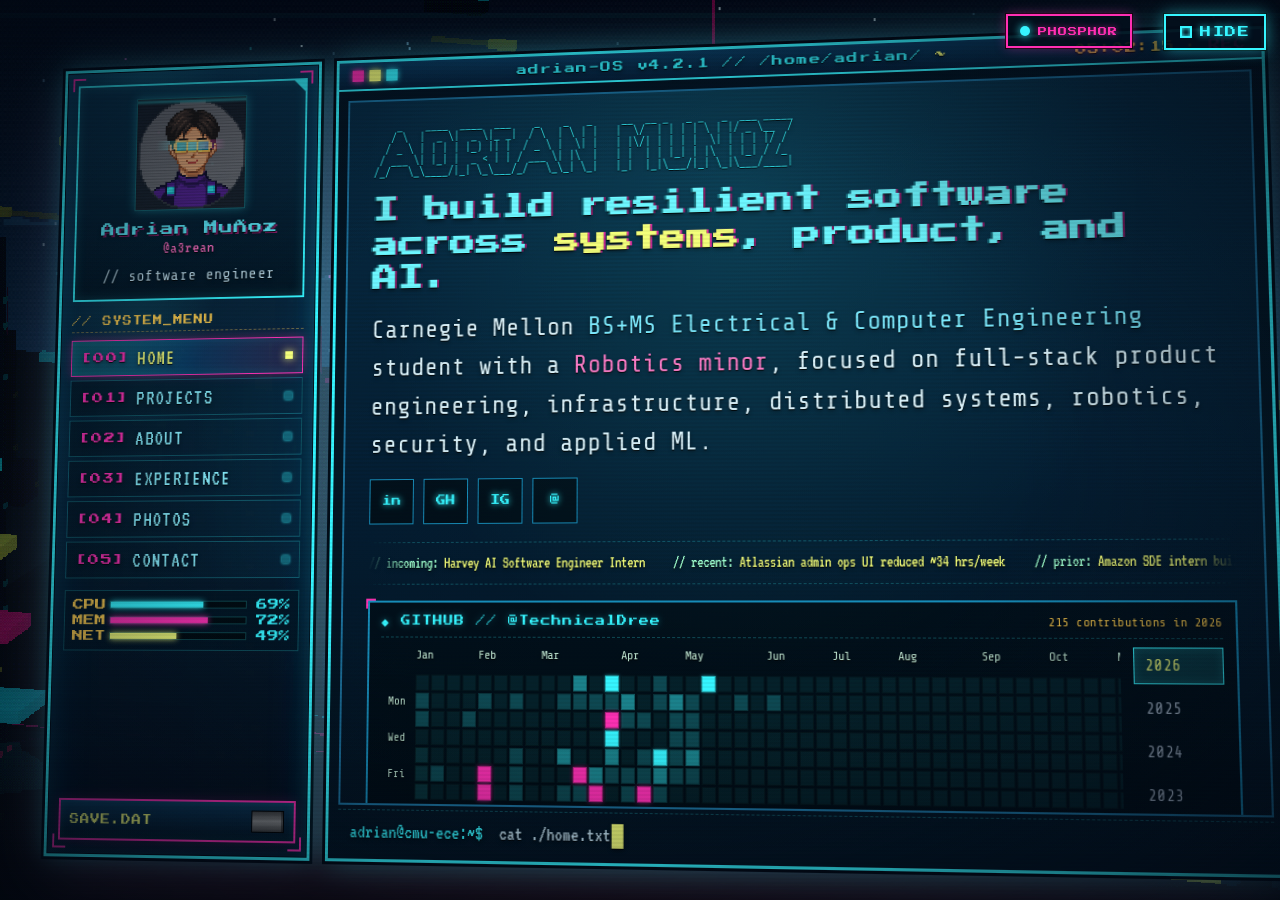
==== commit 0aa81a76: "Merge branch 'codex/orthographic-3d-pixel-skyline' into remove-and-replace-images" ====
--- a/index.html
+++ b/index.html
@@ -31,27 +31,8 @@
     <input id="city-speed" type="range" min="0" max="2.5" step="0.1" value="1">
     <span id="city-speed-value">1.0x</span>
   </div>
-  <div class="weather-controls" aria-label="Skyline weather controls">
-    <span class="weather-title">WEATHER</span>
-    <button type="button" data-weather="auto" class="active">AUTO</button>
-    <button type="button" data-weather="clear">CLEAR</button>
-    <button type="button" data-weather="rain">RAIN</button>
-    <button type="button" data-weather="snow">SNOW</button>
-    <button type="button" data-weather="wind">WIND</button>
-    <label for="weather-intensity">INTENSITY</label>
-    <input id="weather-intensity" type="range" min="0" max="100" value="80">
-  </div>
-  <div class="sound-controls" aria-label="Soundscape controls">
-    <button id="sound-btn" type="button" aria-pressed="false">
-      <span>SOUND</span>
-      <b id="sound-label">OFF</b>
-    </button>
-    <label for="sound-volume">VOL</label>
-    <input id="sound-volume" type="range" min="0" max="100" value="22">
-  </div>
-  <div class="env-hud" id="env-hud" aria-label="Local sky and weather">
+  <div class="env-hud" id="env-hud" aria-label="Local sky phase">
     <span class="env-phase" id="env-phase">--</span>
-    <span class="env-weather" id="env-weather">syncing sky...</span>
     <span class="env-phosphor" id="env-phosphor">CYAN</span>
   </div>
 
@@ -411,11 +392,6 @@
             and building projects that span networking, cryptography, browser privacy, chat systems,
             and database internals.
           </p>
-
-          <div class="quote">
-            <span class="q-mark">"</span>
-            <p>I like software that turns messy operational work into reliable systems people can actually use.</p>
-          </div>
 
           <h3 class="sub">CURRENT SIGNALS</h3>
           <ul class="bullet">
@@ -569,6 +545,7 @@
 <script src="assets/monkeytype-history.js"></script>
 <script src="assets/dashboard-snapshots.js"></script>
 <script src="assets/phosphor-theme.js"></script>
+<script src="assets/tech-companies.js"></script>
 <script src="assets/city-environment.js?v=20260606b"></script>
 <script type="module" src="assets/city-3d.js?v=20260614b"></script>
 <script src="assets/bg.js?v=20260614b"></script>
--- a/assets/styles.css
+++ b/assets/styles.css
@@ -210,34 +210,6 @@
   cursor: pointer;
 }
 
-.weather-controls,
-.sound-controls {
-  position: fixed;
-  right: 14px;
-  z-index: 9999;
-  width: 190px;
-  background: rgba(3, 13, 26, 0.84);
-  border: 2px solid var(--cyan-dim);
-  padding: 9px 10px;
-  box-shadow: 0 0 14px rgba(54,245,255,0.2), inset 0 0 10px rgba(54,245,255,0.06);
-  font-family: 'Share Tech Mono', monospace;
-}
-.weather-controls {
-  top: 214px;
-  display: grid;
-  grid-template-columns: repeat(2, 1fr);
-  gap: 7px;
-}
-.weather-title,
-.weather-controls label {
-  grid-column: 1 / -1;
-  font-family: 'Press Start 2P', monospace;
-  font-size: 8px;
-  letter-spacing: 1px;
-  color: var(--yellow);
-}
-.weather-controls button,
-.sound-controls button,
 .arcade-hud button {
   border: 1px solid rgba(54,245,255,0.45);
   background: rgba(0,0,0,0.34);
@@ -248,44 +220,10 @@
   padding: 6px 5px;
   cursor: pointer;
 }
-.weather-controls button:hover,
-.weather-controls button.active,
-.sound-controls button:hover,
-.sound-controls button.is-on,
 .arcade-hud button:hover {
   border-color: var(--yellow);
   color: var(--yellow);
   box-shadow: 0 0 10px rgba(246,255,122,0.24);
-}
-.weather-controls input {
-  grid-column: 1 / -1;
-  width: 100%;
-  accent-color: var(--magenta);
-}
-.sound-controls {
-  top: 396px;
-  display: grid;
-  grid-template-columns: 1fr auto;
-  gap: 7px 8px;
-  align-items: center;
-}
-.sound-controls button {
-  grid-column: 1 / -1;
-  display: flex;
-  justify-content: space-between;
-  align-items: center;
-}
-.sound-controls b {
-  color: inherit;
-}
-.sound-controls label {
-  font-family: 'Press Start 2P', monospace;
-  font-size: 8px;
-  color: var(--orange);
-}
-.sound-controls input {
-  width: 100%;
-  accent-color: var(--cyan);
 }
 
 .env-hud {
@@ -303,23 +241,12 @@
   pointer-events: none;
 }
 
-.weather-controls,
-.sound-controls {
-  opacity: 0;
-  transform: translateX(12px);
-  pointer-events: none;
-  transition: opacity 0.18s ease, transform 0.18s ease;
-}
 body.skyline-mode .city-speed,
-body.skyline-mode .weather-controls,
-body.skyline-mode .sound-controls,
 body.skyline-mode .env-hud {
   opacity: 1;
   transform: translateX(0);
 }
-body.skyline-mode .city-speed,
-body.skyline-mode .weather-controls,
-body.skyline-mode .sound-controls {
+body.skyline-mode .city-speed {
   pointer-events: auto;
 }
 .env-phase {
@@ -328,11 +255,6 @@
   letter-spacing: 1px;
   color: var(--yellow);
   text-shadow: 0 0 6px rgba(246,255,122,0.45);
-}
-.env-weather {
-  font-size: 13px;
-  color: var(--text-body-soft);
-  line-height: 1.35;
 }
 .env-phosphor {
   font-family: 'Press Start 2P', monospace;
@@ -1693,22 +1615,6 @@
   text-align: center;
 }
 
-.city-speech {
-  position: fixed;
-  z-index: 10001;
-  max-width: 180px;
-  padding: 8px 10px;
-  border: 2px solid var(--yellow);
-  background: rgba(2, 9, 20, 0.92);
-  color: var(--yellow);
-  font-family: 'Press Start 2P', monospace;
-  font-size: 8px;
-  line-height: 1.5;
-  letter-spacing: 1px;
-  box-shadow: 0 0 18px rgba(246,255,122,0.26);
-  pointer-events: none;
-}
-
 .terminal-output .terminal-lines {
   list-style: none;
   margin: 12px 0 0;
@@ -2121,5 +2027,5 @@
   .prj-grid, .about-grid, .contact-grid { grid-template-columns: 1fr; }
   .about-portrait { margin-inline: auto; }
   .photo-grid { grid-template-columns: repeat(2, minmax(0, 1fr)); }
-  .env-hud, .city-speed, .theme-btn, .weather-controls, .sound-controls { display: none; }
-}
+  .env-hud, .city-speed, .theme-btn { display: none; }
+}
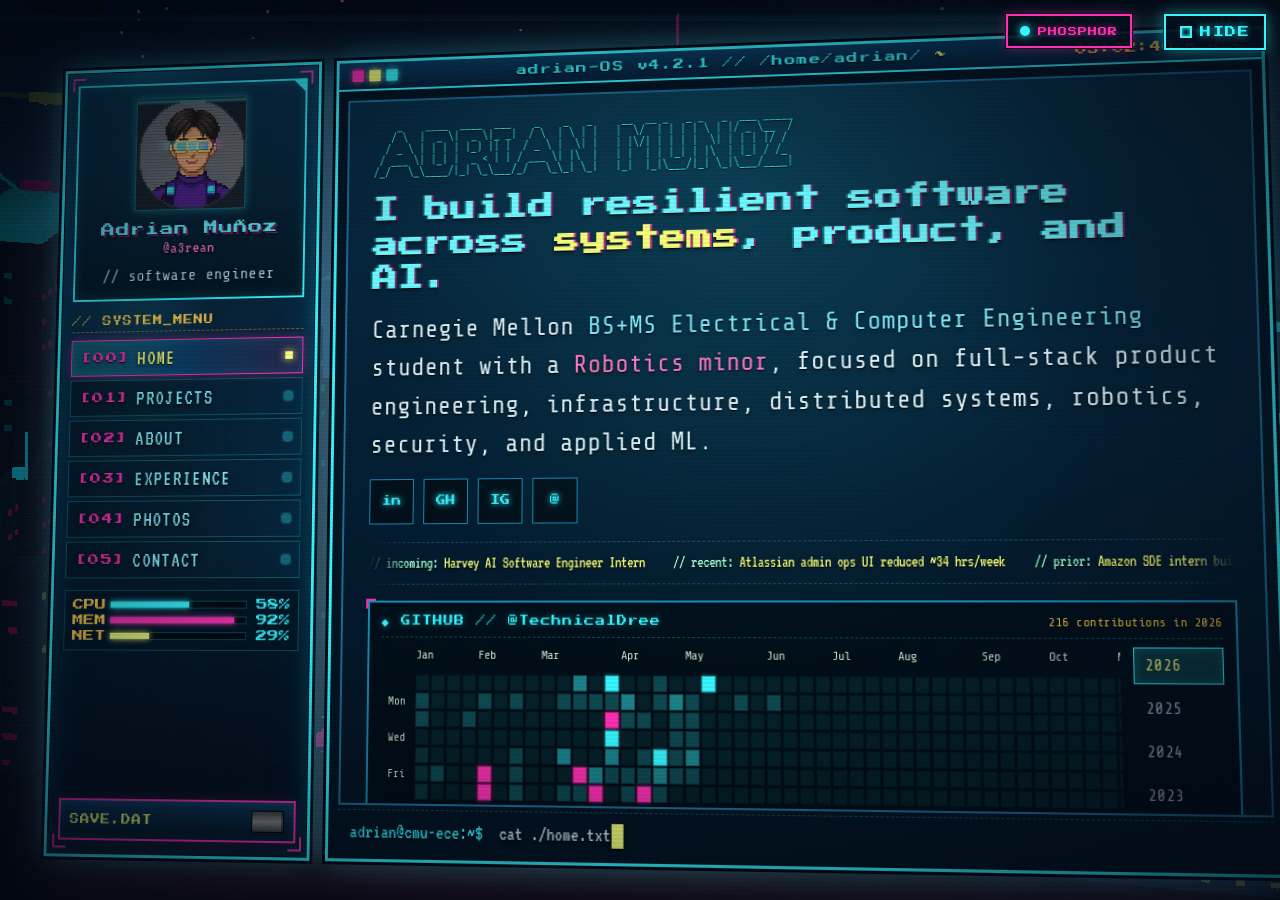
==== commit 194bb73f: "fix: make layout responsive on phones and tablets Phones rendered the desktop two-column layout shru" ====
--- a/index.html
+++ b/index.html
@@ -2,11 +2,12 @@
 <html lang="en">
 <head>
 <meta charset="UTF-8">
+<meta name="viewport" content="width=device-width, initial-scale=1, viewport-fit=cover">
 <title>Adrian Muñoz Portfolio</title>
 <link rel="preconnect" href="https://fonts.googleapis.com">
 <link rel="preconnect" href="https://fonts.gstatic.com" crossorigin>
 <link href="https://fonts.googleapis.com/css2?family=VT323&family=Press+Start+2P&family=Share+Tech+Mono&display=swap" rel="stylesheet">
-<link rel="stylesheet" href="assets/styles.css?v=20260614b">
+<link rel="stylesheet" href="assets/styles.css?v=20260624a">
 </head>
 <body>
   <div id="bg-parallax" class="bg-parallax" aria-hidden="true">
--- a/assets/styles.css
+++ b/assets/styles.css
@@ -2013,12 +2013,26 @@
   font-size: 11px;
 }
 
-/* Small screens */
+/* ===== RESPONSIVE / SMALL SCREENS =====
+   The desktop 3D-tilt two-column layout is left untouched above 900px.
+   Below it, the unit collapses into a single stacked column
+   (profile + nav on top, terminal below) and the page becomes scrollable. */
+
+/* Tablets & smaller: stack the layout and let the page scroll */
 @media (max-width: 900px) {
-  .unit { grid-template-columns: 1fr; height: auto; transform: none; filter: none; }
-  html, body { overflow: auto; }
-  .stage { height: auto; min-height: 100vh; }
-  .term { min-height: 80vh; }
+  html, body { overflow: auto; overflow-x: hidden; height: auto; }
+  .stage { height: auto; min-height: 100vh; padding: 14px; }
+  .unit {
+    grid-template-columns: 1fr;
+    width: 100%;
+    height: auto;
+    gap: 14px;
+    transform: none;
+    filter: none;
+  }
+  .term { min-height: 78vh; }
+
+  /* Home dashboards and content grids collapse to a single column */
   .panels { grid-template-columns: 1fr; }
   .gh-browser { grid-template-columns: 1fr; }
   .gh-years { flex-direction: row; flex-wrap: wrap; }
@@ -2027,5 +2041,48 @@
   .prj-grid, .about-grid, .contact-grid { grid-template-columns: 1fr; }
   .about-portrait { margin-inline: auto; }
   .photo-grid { grid-template-columns: repeat(2, minmax(0, 1fr)); }
+
+  /* Wide heatmap calendars scroll inside their own cards instead of
+     pushing the whole page sideways */
+  .gh-calendar-pane,
+  .cursor-map-wrap,
+  .mk-activity,
+  .wispr-chart { overflow-x: auto; }
+
+  /* Desktop-only floating controls are clutter on touch screens */
   .env-hud, .city-speed, .theme-btn { display: none; }
 }
+
+/* Phones: scale type with the viewport, grow nav into comfortable
+   touch targets, and reclaim horizontal space */
+@media (max-width: 600px) {
+  .stage { padding: 8px; }
+  .unit { gap: 10px; }
+  .left { padding: 12px 10px; }
+
+  /* Larger, easier-to-tap navigation rows (~48px tall) */
+  .nav-item { padding: 12px 12px; font-size: 24px; }
+  .nav-item .num { font-size: 13px; }
+  .nav-label { font-size: 11px; }
+
+  /* Keep terminal copy readable while reclaiming side padding */
+  .term-screen { padding: 16px 14px; font-size: 20px; }
+  .term-footer { font-size: 16px; }
+
+  /* Shrink the window chrome so the long path can't overflow */
+  .term-chrome { font-size: 8px; gap: 8px; padding: 8px 10px; letter-spacing: 0.5px; }
+  .chrome-dots span { width: 9px; height: 9px; }
+  .chrome-title { white-space: nowrap; overflow: hidden; text-overflow: ellipsis; }
+  .chrome-meta { gap: 6px; }
+
+  /* Headings and body scale with screen width but never exceed
+     their desktop sizes — adaptive across phone dimensions */
+  h1.glitch, .h1 { font-size: clamp(17px, 5.2vw, 26px); line-height: 1.4; }
+  .h2 { font-size: clamp(14px, 4vw, 21px); letter-spacing: 1px; }
+  .lede { font-size: clamp(16px, 4.6vw, 25px); }
+  .body { font-size: clamp(15px, 4.2vw, 21px); }
+  .ascii-banner { font-size: 7px; overflow-x: auto; }
+
+  /* Compact the persistent HIDE control so it doesn't crowd content */
+  .minimize-btn { top: 10px; right: 10px; padding: 8px 10px; font-size: 10px; }
+}
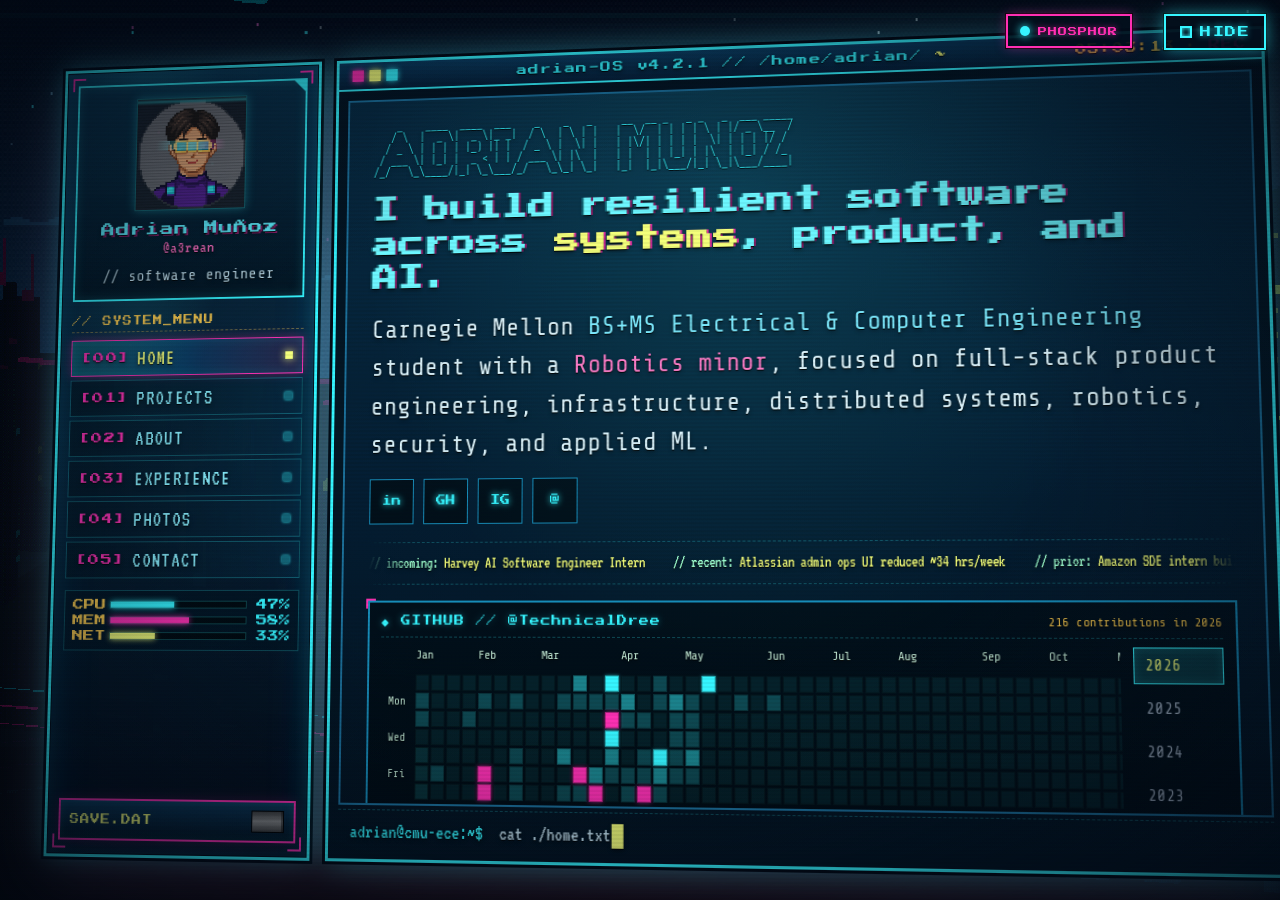
==== commit 7199e51d: "fix: tidy experience timeline on phones and trim filler entries The EXPERIENCE view used a desktop 3" ====
--- a/index.html
+++ b/index.html
@@ -477,16 +477,6 @@
           <span class="ev ev-join">CMU</span>
           <div class="ev-body"><b>Carnegie Mellon University</b> — BS+MS in Electrical &amp; Computer Engineering, Minor in Robotics, GPA 3.40/4.00.</div>
         </li>
-        <li>
-          <span class="ts">2025 - 2026</span>
-          <span class="ev ev-ship">BUILD</span>
-          <div class="ev-body">Built projects across HTTP networking, content authentication, browser privacy, real-time chat, and database buffer management.</div>
-        </li>
-        <li>
-          <span class="ts">TOOLCHAIN</span>
-          <span class="ev ev-write">STACK</span>
-          <div class="ev-body"><b>Languages</b>: Python, C, C++, Java, JavaScript, TypeScript, PostgreSQL, R, HTML, CSS, MATLAB.</div>
-        </li>
       </ol>
     </div>
   </template>
--- a/assets/styles.css
+++ b/assets/styles.css
@@ -2083,6 +2083,21 @@
   .body { font-size: clamp(15px, 4.2vw, 21px); }
   .ascii-banner { font-size: 7px; overflow-x: auto; }
 
+  /* Experience timeline: the desktop 3-column row (date | badge | text)
+     crushes the description into a sliver on phones and leaves big empty
+     gaps beside the short date/badge. Stack date + badge on a top row and
+     let the description span the full width below. */
+  .timeline li {
+    grid-template-columns: auto auto;
+    column-gap: 10px;
+    row-gap: 6px;
+    align-items: center;
+    padding: 12px 0;
+  }
+  .timeline .ts { white-space: nowrap; }
+  .timeline .ev { justify-self: start; }
+  .timeline .ev-body { grid-column: 1 / -1; font-size: 17px; line-height: 1.5; }
+
   /* Compact the persistent HIDE control so it doesn't crowd content */
   .minimize-btn { top: 10px; right: 10px; padding: 8px 10px; font-size: 10px; }
 }
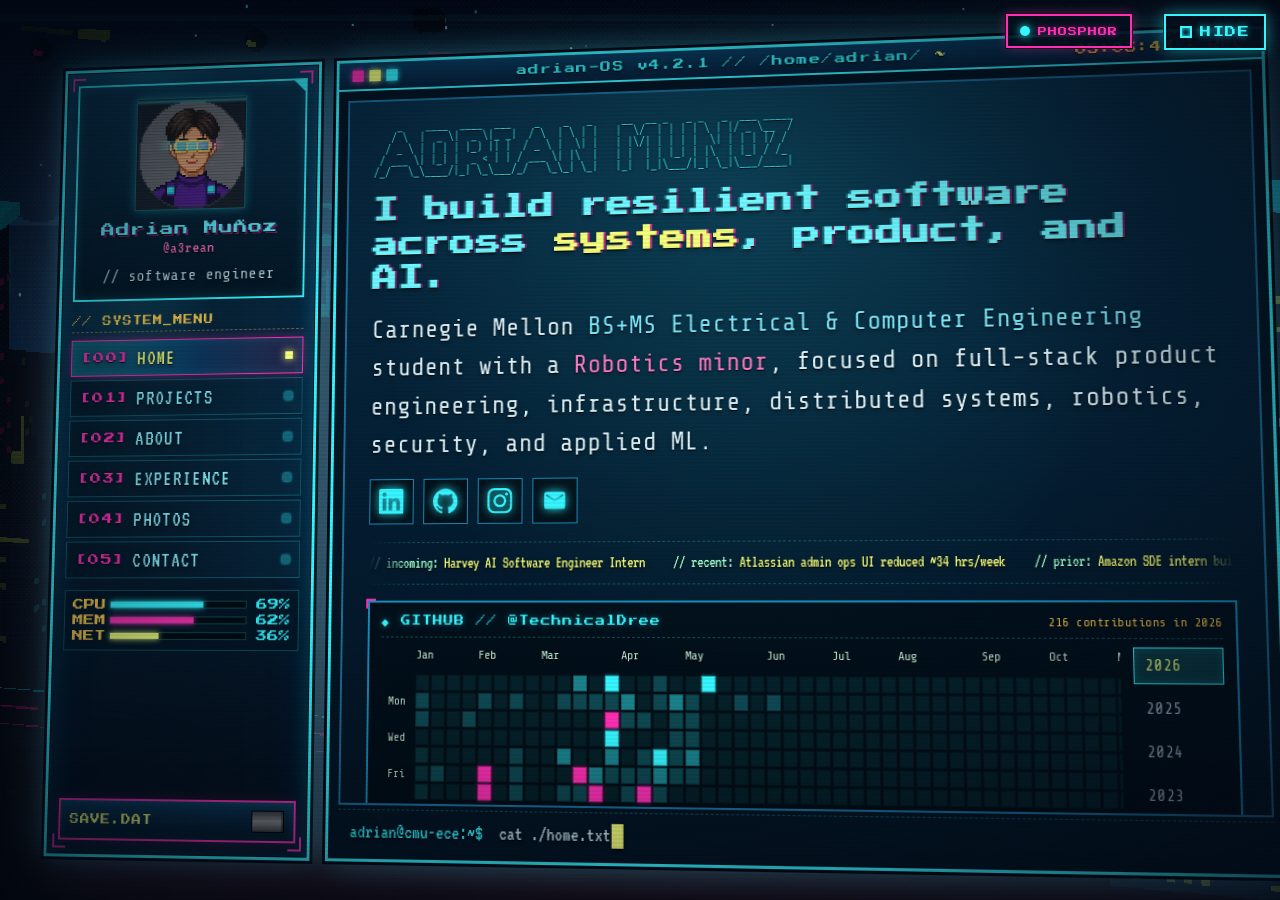
==== commit 6653431d: "feat: replace social initials with brand logo icons Swap the text initials (in / GH / IG / @ etc.) i" ====
--- a/index.html
+++ b/index.html
@@ -10,6 +10,16 @@
 <link rel="stylesheet" href="assets/styles.css?v=20260624a">
 </head>
 <body>
+  <!-- Brand logo sprite — referenced by the .slot social icons (fill inherits the neon glow color) -->
+  <svg class="brand-sprite" aria-hidden="true" focusable="false" width="0" height="0" style="position:absolute;width:0;height:0;overflow:hidden">
+    <symbol id="ic-linkedin" viewBox="0 0 24 24"><path d="M20.447 20.452h-3.554v-5.569c0-1.328-.027-3.037-1.852-3.037-1.853 0-2.136 1.445-2.136 2.939v5.667H9.351V9h3.414v1.561h.046c.477-.9 1.637-1.85 3.37-1.85 3.601 0 4.267 2.37 4.267 5.455v6.286zM5.337 7.433a2.062 2.062 0 0 1-2.063-2.065 2.064 2.064 0 1 1 2.063 2.065zm1.782 13.019H3.555V9h3.564v11.452zM22.225 0H1.771C.792 0 0 .774 0 1.729v20.542C0 23.227.792 24 1.771 24h20.451C23.2 24 24 23.227 24 22.271V1.729C24 .774 23.2 0 22.222 0h.003z"/></symbol>
+    <symbol id="ic-github" viewBox="0 0 24 24"><path d="M12 .297c-6.63 0-12 5.373-12 12 0 5.303 3.438 9.8 8.205 11.385.6.113.82-.258.82-.577 0-.285-.01-1.04-.015-2.04-3.338.724-4.042-1.61-4.042-1.61C4.422 18.07 3.633 17.7 3.633 17.7c-1.087-.744.084-.729.084-.729 1.205.084 1.838 1.236 1.838 1.236 1.07 1.835 2.809 1.305 3.495.998.108-.776.417-1.305.76-1.605-2.665-.3-5.466-1.332-5.466-5.93 0-1.31.465-2.38 1.235-3.22-.135-.303-.54-1.523.105-3.176 0 0 1.005-.322 3.3 1.23.96-.267 1.98-.399 3-.405 1.02.006 2.04.138 3 .405 2.28-1.552 3.285-1.23 3.285-1.23.645 1.653.24 2.873.12 3.176.765.84 1.23 1.91 1.23 3.22 0 4.61-2.805 5.625-5.475 5.92.42.36.81 1.096.81 2.22 0 1.606-.015 2.896-.015 3.286 0 .315.21.69.825.57C20.565 22.092 24 17.592 24 12.297c0-6.627-5.373-12-12-12"/></symbol>
+    <symbol id="ic-instagram" viewBox="0 0 24 24"><path d="M12 2.163c3.204 0 3.584.012 4.85.07 3.252.148 4.771 1.691 4.919 4.919.058 1.265.069 1.645.069 4.849 0 3.205-.012 3.584-.069 4.849-.149 3.225-1.664 4.771-4.919 4.919-1.266.058-1.644.07-4.85.07-3.204 0-3.584-.012-4.849-.07-3.26-.149-4.771-1.699-4.919-4.92-.058-1.265-.07-1.644-.07-4.849 0-3.204.013-3.583.07-4.849.149-3.227 1.664-4.771 4.919-4.919 1.266-.057 1.645-.069 4.849-.069zM12 0C8.741 0 8.333.014 7.053.072 2.695.272.273 2.69.073 7.052.014 8.333 0 8.741 0 12c0 3.259.014 3.668.072 4.948.2 4.358 2.618 6.78 6.98 6.98C8.333 23.986 8.741 24 12 24c3.259 0 3.668-.014 4.948-.072 4.354-.2 6.782-2.618 6.979-6.98.059-1.28.073-1.689.073-4.948 0-3.259-.014-3.667-.072-4.947-.196-4.354-2.617-6.78-6.979-6.98C15.668.014 15.259 0 12 0zm0 5.838a6.162 6.162 0 1 0 0 12.324 6.162 6.162 0 0 0 0-12.324zM12 16a4 4 0 1 1 0-8 4 4 0 0 1 0 8zm6.406-11.845a1.44 1.44 0 1 0 0 2.881 1.44 1.44 0 0 0 0-2.881z"/></symbol>
+    <symbol id="ic-email" viewBox="0 0 24 24"><path d="M20 4H4c-1.1 0-1.99.9-1.99 2L2 18c0 1.1.9 2 2 2h16c1.1 0 2-.9 2-2V6c0-1.1-.9-2-2-2zm0 4l-8 5-8-5V6l8 5 8-5v2z"/></symbol>
+    <symbol id="ic-discord" viewBox="0 0 24 24"><path d="M20.317 4.3698a19.7913 19.7913 0 0 0-4.8851-1.5152.0741.0741 0 0 0-.0785.0371c-.211.3753-.4447.8648-.6083 1.2495-1.8447-.2762-3.68-.2762-5.4868 0-.1636-.3933-.4058-.8742-.6177-1.2495a.077.077 0 0 0-.0785-.037 19.7363 19.7363 0 0 0-4.8852 1.515.0699.0699 0 0 0-.0321.0277C.5334 9.0458-.319 13.5799.0992 18.0578a.0824.0824 0 0 0 .0312.0561c2.0528 1.5076 4.0413 2.4228 5.9929 3.0294a.0777.0777 0 0 0 .0842-.0276c.4616-.6304.8731-1.2952 1.226-1.9942a.076.076 0 0 0-.0416-.1057c-.6528-.2476-1.2743-.5495-1.8722-.8923a.077.077 0 0 1-.0076-.1277c.1258-.0943.2517-.1923.3718-.2914a.0743.0743 0 0 1 .0776-.0105c3.9278 1.7933 8.18 1.7933 12.0614 0a.0739.0739 0 0 1 .0785.0095c.1202.099.246.1981.3728.2924a.077.077 0 0 1-.0066.1276 12.2986 12.2986 0 0 1-1.873.8914.0766.0766 0 0 0-.0407.1067c.3604.698.7719 1.3628 1.225 1.9932a.076.076 0 0 0 .0842.0286c1.961-.6066 3.9495-1.5218 6.0023-3.0294a.077.077 0 0 0 .0313-.0552c.5004-5.177-.8382-9.6739-3.5485-13.6604a.061.061 0 0 0-.0312-.0286zM8.02 15.3312c-1.1825 0-2.1569-1.0857-2.1569-2.419 0-1.3332.9555-2.4189 2.157-2.4189 1.2108 0 2.1757 1.0952 2.1568 2.419 0 1.3332-.9555 2.4189-2.1569 2.4189zm7.9748 0c-1.1825 0-2.1569-1.0857-2.1569-2.419 0-1.3332.9554-2.4189 2.1569-2.4189 1.2108 0 2.1757 1.0952 2.1568 2.419 0 1.3332-.946 2.4189-2.1568 2.4189Z"/></symbol>
+    <symbol id="ic-spotify" viewBox="0 0 24 24"><path d="M12 0C5.4 0 0 5.4 0 12s5.4 12 12 12 12-5.4 12-12S18.66 0 12 0zm5.521 17.34c-.24.359-.66.48-1.021.24-2.82-1.74-6.36-2.101-10.561-1.141-.418.122-.779-.179-.899-.539-.12-.421.18-.78.54-.9 4.56-1.021 8.52-.6 11.64 1.32.42.18.479.66.301 1.02zm1.44-3.3c-.301.42-.841.6-1.262.3-3.239-1.98-8.159-2.58-11.939-1.38-.479.12-1.02-.12-1.14-.6-.12-.48.12-1.021.6-1.141C9.6 9.9 15 10.561 18.72 12.84c.361.181.54.78.241 1.2zm.12-3.36C15.24 8.4 8.82 8.16 5.16 9.301c-.6.179-1.2-.181-1.38-.721-.18-.601.18-1.2.72-1.381 4.26-1.26 11.28-1.02 15.721 1.621.539.3.719 1.02.419 1.56-.299.421-1.02.599-1.559.3z"/></symbol>
+    <symbol id="ic-reddit" viewBox="0 0 24 24"><path d="M12 0A12 12 0 0 0 0 12a12 12 0 0 0 12 12 12 12 0 0 0 12-12A12 12 0 0 0 12 0zm5.01 4.744c.688 0 1.25.561 1.25 1.249a1.25 1.25 0 0 1-2.498.056l-2.597-.547-.8 3.747c1.824.07 3.48.632 4.674 1.488.308-.309.73-.491 1.207-.491.968 0 1.754.786 1.754 1.754 0 .716-.435 1.333-1.01 1.614a3.111 3.111 0 0 1 .042.52c0 2.694-3.13 4.87-7.004 4.87-3.874 0-7.004-2.176-7.004-4.87 0-.183.015-.366.043-.534A1.748 1.748 0 0 1 4.028 12c0-.968.786-1.754 1.754-1.754.463 0 .898.196 1.207.49 1.207-.883 2.878-1.43 4.744-1.487l.885-4.182a.342.342 0 0 1 .14-.197.35.35 0 0 1 .238-.042l2.906.617a1.214 1.214 0 0 1 1.108-.701zM9.25 12c-.688 0-1.25.561-1.25 1.25 0 .687.561 1.248 1.25 1.248.687 0 1.248-.561 1.248-1.249 0-.688-.561-1.249-1.249-1.249zm5.5 0c-.687 0-1.248.561-1.248 1.25 0 .687.561 1.248 1.249 1.248.688 0 1.249-.561 1.249-1.249 0-.687-.562-1.249-1.25-1.249zm-5.466 3.99a.327.327 0 0 0-.231.094.33.33 0 0 0 0 .463c.842.842 2.484.913 2.961.913.477 0 2.105-.056 2.961-.913a.361.361 0 0 0 .029-.463.33.33 0 0 0-.464 0c-.547.533-1.684.73-2.512.73-.828 0-1.979-.196-2.512-.73a.326.326 0 0 0-.232-.095z"/></symbol>
+  </svg>
   <div id="bg-parallax" class="bg-parallax" aria-hidden="true">
     <canvas id="bg-sky"></canvas>
     <canvas id="bg-city3d"></canvas>
@@ -137,10 +147,10 @@
       </p>
 
       <div class="home-social" aria-label="Social links">
-        <a class="slot" href="https://www.linkedin.com/in/adrian---munoz" target="_blank" rel="noopener noreferrer" title="LinkedIn">in</a>
-        <a class="slot" href="https://github.com/TechnicalDree" target="_blank" rel="noopener noreferrer" title="GitHub">GH</a>
-        <a class="slot" href="https://www.instagram.com/technicaldree/" target="_blank" rel="noopener noreferrer" title="Instagram">IG</a>
-        <a class="slot" href="mailto:adrianm2003az@gmail.com" title="Email">@</a>
+        <a class="slot" href="https://www.linkedin.com/in/adrian---munoz" target="_blank" rel="noopener noreferrer" title="LinkedIn" aria-label="LinkedIn"><svg class="slot-ico" aria-hidden="true"><use href="#ic-linkedin"></use></svg></a>
+        <a class="slot" href="https://github.com/TechnicalDree" target="_blank" rel="noopener noreferrer" title="GitHub" aria-label="GitHub"><svg class="slot-ico" aria-hidden="true"><use href="#ic-github"></use></svg></a>
+        <a class="slot" href="https://www.instagram.com/technicaldree/" target="_blank" rel="noopener noreferrer" title="Instagram" aria-label="Instagram"><svg class="slot-ico" aria-hidden="true"><use href="#ic-instagram"></use></svg></a>
+        <a class="slot" href="mailto:adrianm2003az@gmail.com" title="Email" aria-label="Email"><svg class="slot-ico" aria-hidden="true"><use href="#ic-email"></use></svg></a>
       </div>
 
       <div class="ticker">
@@ -435,12 +445,12 @@
           <div class="spec-card">
             <div class="spec-hd">/ SOCIAL</div>
             <div class="inv">
-              <a class="slot" href="https://www.linkedin.com/in/adrian---munoz" target="_blank" rel="noopener noreferrer" title="LinkedIn">in</a>
-              <a class="slot" href="https://www.instagram.com/technicaldree/" target="_blank" rel="noopener noreferrer" title="Instagram">IG</a>
-              <a class="slot" href="https://discord.com" target="_blank" rel="noopener noreferrer" title="Discord">DC</a>
-              <a class="slot" href="https://open.spotify.com/user/technicaldree" target="_blank" rel="noopener noreferrer" title="Spotify">SP</a>
-              <a class="slot" href="https://www.reddit.com/user/TechnicalDree/" target="_blank" rel="noopener noreferrer" title="Reddit">RD</a>
-              <a class="slot" href="https://github.com/TechnicalDree" target="_blank" rel="noopener noreferrer" title="GitHub">GH</a>
+              <a class="slot" href="https://www.linkedin.com/in/adrian---munoz" target="_blank" rel="noopener noreferrer" title="LinkedIn" aria-label="LinkedIn"><svg class="slot-ico" aria-hidden="true"><use href="#ic-linkedin"></use></svg></a>
+              <a class="slot" href="https://www.instagram.com/technicaldree/" target="_blank" rel="noopener noreferrer" title="Instagram" aria-label="Instagram"><svg class="slot-ico" aria-hidden="true"><use href="#ic-instagram"></use></svg></a>
+              <a class="slot" href="https://discord.com" target="_blank" rel="noopener noreferrer" title="Discord" aria-label="Discord"><svg class="slot-ico" aria-hidden="true"><use href="#ic-discord"></use></svg></a>
+              <a class="slot" href="https://open.spotify.com/user/technicaldree" target="_blank" rel="noopener noreferrer" title="Spotify" aria-label="Spotify"><svg class="slot-ico" aria-hidden="true"><use href="#ic-spotify"></use></svg></a>
+              <a class="slot" href="https://www.reddit.com/user/TechnicalDree/" target="_blank" rel="noopener noreferrer" title="Reddit" aria-label="Reddit"><svg class="slot-ico" aria-hidden="true"><use href="#ic-reddit"></use></svg></a>
+              <a class="slot" href="https://github.com/TechnicalDree" target="_blank" rel="noopener noreferrer" title="GitHub" aria-label="GitHub"><svg class="slot-ico" aria-hidden="true"><use href="#ic-github"></use></svg></a>
             </div>
           </div>
         </aside>
--- a/assets/styles.css
+++ b/assets/styles.css
@@ -1381,6 +1381,16 @@
 a.slot:focus-visible {
   outline: 2px solid var(--cyan);
   outline-offset: 2px;
+}
+/* Brand logo icons inside the social slots: inherit the slot's neon
+   color via currentColor and reproduce its glow with a drop-shadow
+   (so they also shift to magenta on hover, just like the old text). */
+.slot-ico {
+  width: 58%; height: 58%;
+  fill: currentColor;
+  filter: drop-shadow(0 0 5px currentColor);
+  transition: filter 0.12s ease, fill 0.12s ease;
+  pointer-events: none;
 }
 
 /* LOG */
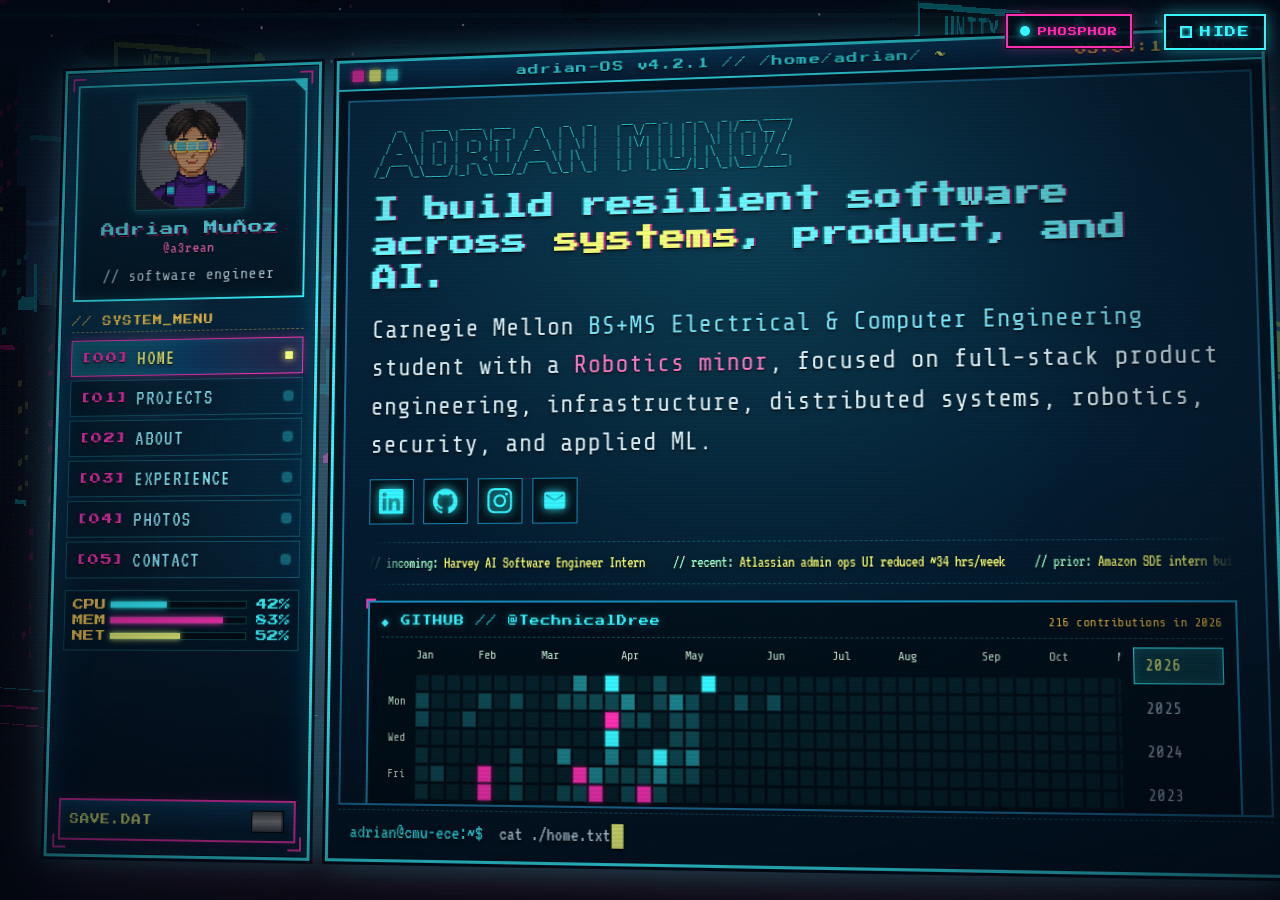
==== commit 9c84baa2: "feat: name airships from tech-company list; fix Instagram username - The 3D skyline's flying airship" ====
--- a/index.html
+++ b/index.html
@@ -149,7 +149,7 @@
       <div class="home-social" aria-label="Social links">
         <a class="slot" href="https://www.linkedin.com/in/adrian---munoz" target="_blank" rel="noopener noreferrer" title="LinkedIn" aria-label="LinkedIn"><svg class="slot-ico" aria-hidden="true"><use href="#ic-linkedin"></use></svg></a>
         <a class="slot" href="https://github.com/TechnicalDree" target="_blank" rel="noopener noreferrer" title="GitHub" aria-label="GitHub"><svg class="slot-ico" aria-hidden="true"><use href="#ic-github"></use></svg></a>
-        <a class="slot" href="https://www.instagram.com/technicaldree/" target="_blank" rel="noopener noreferrer" title="Instagram" aria-label="Instagram"><svg class="slot-ico" aria-hidden="true"><use href="#ic-instagram"></use></svg></a>
+        <a class="slot" href="https://www.instagram.com/a3rean/" target="_blank" rel="noopener noreferrer" title="Instagram" aria-label="Instagram"><svg class="slot-ico" aria-hidden="true"><use href="#ic-instagram"></use></svg></a>
         <a class="slot" href="mailto:adrianm2003az@gmail.com" title="Email" aria-label="Email"><svg class="slot-ico" aria-hidden="true"><use href="#ic-email"></use></svg></a>
       </div>
 
@@ -446,7 +446,7 @@
             <div class="spec-hd">/ SOCIAL</div>
             <div class="inv">
               <a class="slot" href="https://www.linkedin.com/in/adrian---munoz" target="_blank" rel="noopener noreferrer" title="LinkedIn" aria-label="LinkedIn"><svg class="slot-ico" aria-hidden="true"><use href="#ic-linkedin"></use></svg></a>
-              <a class="slot" href="https://www.instagram.com/technicaldree/" target="_blank" rel="noopener noreferrer" title="Instagram" aria-label="Instagram"><svg class="slot-ico" aria-hidden="true"><use href="#ic-instagram"></use></svg></a>
+              <a class="slot" href="https://www.instagram.com/a3rean/" target="_blank" rel="noopener noreferrer" title="Instagram" aria-label="Instagram"><svg class="slot-ico" aria-hidden="true"><use href="#ic-instagram"></use></svg></a>
               <a class="slot" href="https://discord.com" target="_blank" rel="noopener noreferrer" title="Discord" aria-label="Discord"><svg class="slot-ico" aria-hidden="true"><use href="#ic-discord"></use></svg></a>
               <a class="slot" href="https://open.spotify.com/user/technicaldree" target="_blank" rel="noopener noreferrer" title="Spotify" aria-label="Spotify"><svg class="slot-ico" aria-hidden="true"><use href="#ic-spotify"></use></svg></a>
               <a class="slot" href="https://www.reddit.com/user/TechnicalDree/" target="_blank" rel="noopener noreferrer" title="Reddit" aria-label="Reddit"><svg class="slot-ico" aria-hidden="true"><use href="#ic-reddit"></use></svg></a>
@@ -548,7 +548,7 @@
 <script src="assets/phosphor-theme.js"></script>
 <script src="assets/tech-companies.js"></script>
 <script src="assets/city-environment.js?v=20260606b"></script>
-<script type="module" src="assets/city-3d.js?v=20260614b"></script>
+<script type="module" src="assets/city-3d.js?v=20260624a"></script>
 <script src="assets/bg.js?v=20260614b"></script>
 <script src="assets/content-admin.js?v=20260525b"></script>
 <script src="assets/app.js?v=20260525b"></script>
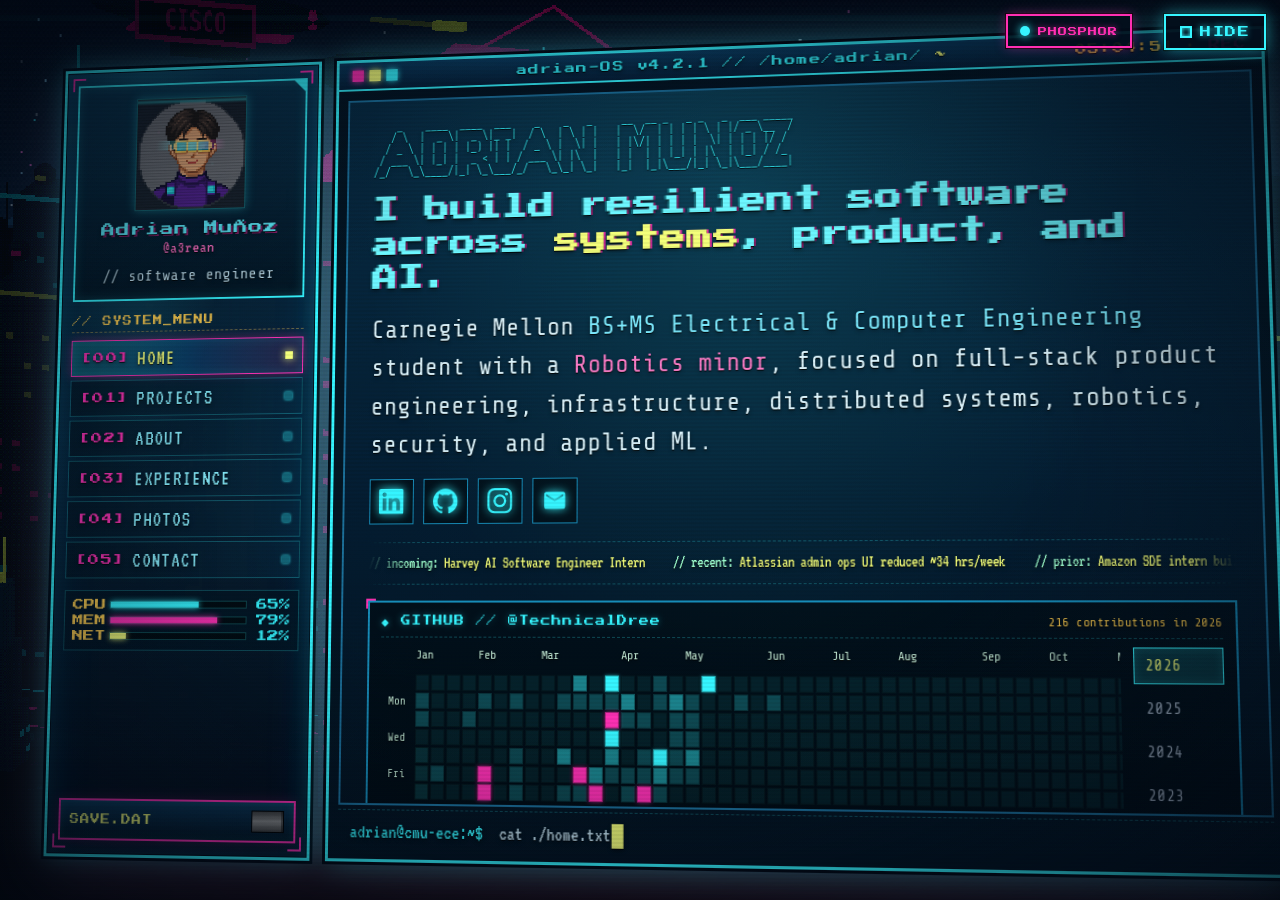
==== commit 1210e9bf: "feat: add deeper background building rows to 3D skyline Extend the city STRIPS array from 5 to 9 row" ====
--- a/index.html
+++ b/index.html
@@ -548,7 +548,7 @@
 <script src="assets/phosphor-theme.js"></script>
 <script src="assets/tech-companies.js"></script>
 <script src="assets/city-environment.js?v=20260606b"></script>
-<script type="module" src="assets/city-3d.js?v=20260624a"></script>
+<script type="module" src="assets/city-3d.js?v=20260624b"></script>
 <script src="assets/bg.js?v=20260614b"></script>
 <script src="assets/content-admin.js?v=20260525b"></script>
 <script src="assets/app.js?v=20260525b"></script>
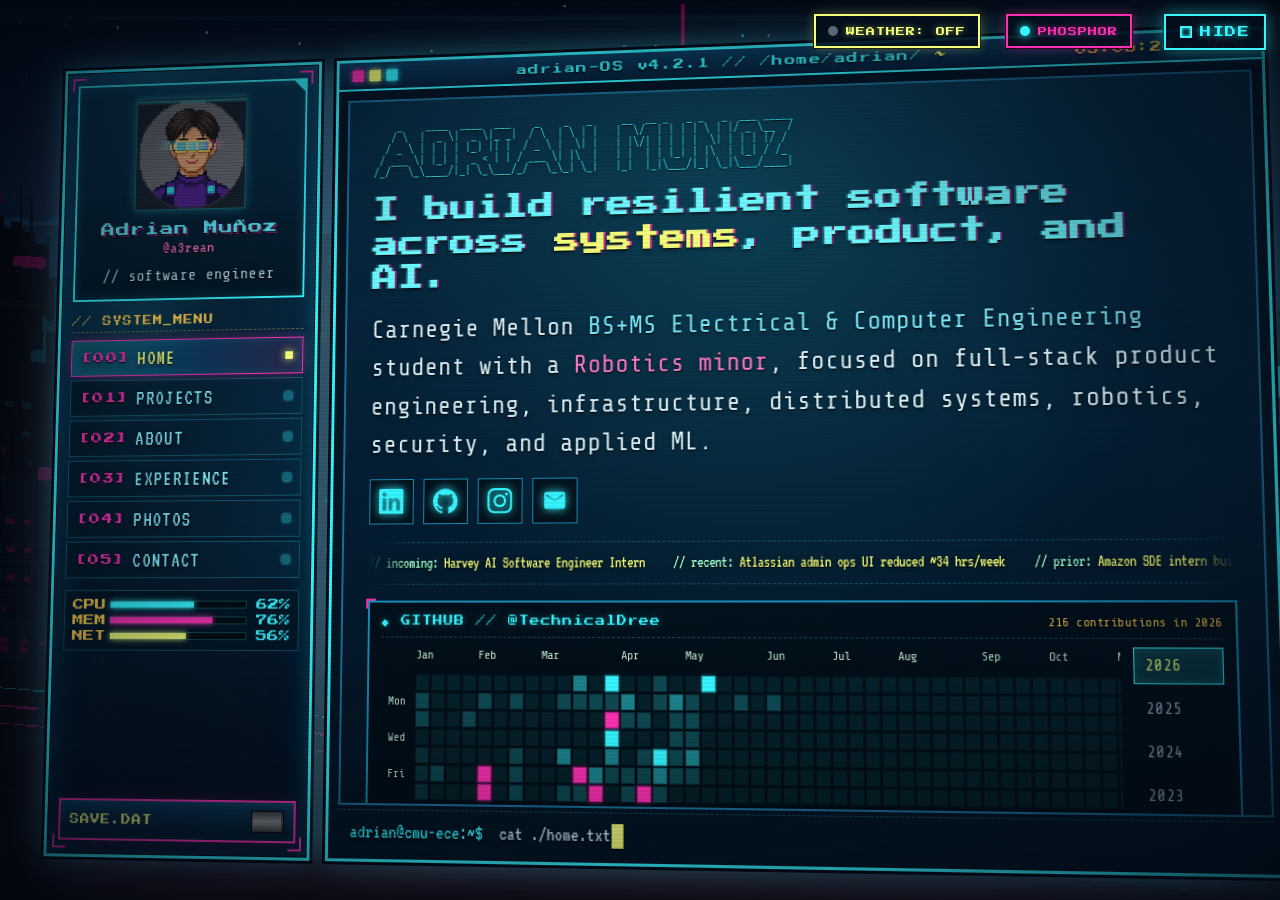
==== commit 25fc6543: "feat: draggable + resizable adrian-OS window Drag the terminal chrome bar to move the whole .unit (s" ====
--- a/index.html
+++ b/index.html
@@ -7,7 +7,7 @@
 <link rel="preconnect" href="https://fonts.googleapis.com">
 <link rel="preconnect" href="https://fonts.gstatic.com" crossorigin>
 <link href="https://fonts.googleapis.com/css2?family=VT323&family=Press+Start+2P&family=Share+Tech+Mono&display=swap" rel="stylesheet">
-<link rel="stylesheet" href="assets/styles.css?v=20260624a">
+<link rel="stylesheet" href="assets/styles.css?v=20260626a">
 </head>
 <body>
   <!-- Brand logo sprite — referenced by the .slot social icons (fill inherits the neon glow color) -->
@@ -32,6 +32,10 @@
   <button id="theme-btn" class="theme-btn" title="Cycle CRT phosphor (T)" aria-label="Cycle CRT phosphor theme">
     <span class="theme-dot"></span>
     <span class="theme-label">PHOSPHOR</span>
+  </button>
+  <button id="weather-btn" class="weather-btn" title="Cycle weather (W)" aria-label="Cycle weather effect">
+    <span class="weather-dot"></span>
+    <span class="weather-label">WEATHER: OFF</span>
   </button>
   <button id="minimize-btn" class="minimize-btn" title="Toggle terminal" aria-label="Toggle terminal">
     <span class="mb-icon"></span>
@@ -548,9 +552,10 @@
 <script src="assets/phosphor-theme.js"></script>
 <script src="assets/tech-companies.js"></script>
 <script src="assets/city-environment.js?v=20260606b"></script>
-<script type="module" src="assets/city-3d.js?v=20260624b"></script>
+<script type="module" src="assets/city-3d.js?v=20260626d"></script>
 <script src="assets/bg.js?v=20260614b"></script>
 <script src="assets/content-admin.js?v=20260525b"></script>
-<script src="assets/app.js?v=20260525b"></script>
+<script src="assets/app.js?v=20260626b"></script>
+<script type="module" src="assets/window-frame.js?v=20260627c"></script>
 </body>
 </html>
--- a/assets/styles.css
+++ b/assets/styles.css
@@ -175,6 +175,31 @@
 body.theme-green .theme-dot { background: #44ff88; box-shadow: 0 0 8px #44ff88; }
 body.theme-mono .theme-dot { background: #c8d0d8; box-shadow: 0 0 8px #c8d0d8; }
 
+.weather-btn {
+  position: fixed; top: 14px; right: 300px; z-index: 9999;
+  display: flex; align-items: center; gap: 8px;
+  background: rgba(3, 13, 26, 0.86);
+  border: 2px solid var(--yellow);
+  color: var(--yellow);
+  padding: 10px 12px;
+  font-family: 'Press Start 2P', monospace;
+  font-size: 9px; letter-spacing: 1px;
+  cursor: pointer;
+  text-shadow: 0 0 6px rgba(246,255,122,0.5);
+  box-shadow: 0 0 12px rgba(246,255,122,0.3), 0 0 0 1px #000;
+  transition: all 0.15s;
+}
+.weather-btn:hover { color: var(--cyan); border-color: var(--cyan); transform: translateY(-1px); }
+.weather-dot {
+  width: 10px; height: 10px; border-radius: 50%;
+  background: #5a6675;
+  box-shadow: none;
+}
+.weather-btn.wx-rain .weather-dot { background: var(--cyan); box-shadow: 0 0 8px var(--cyan); }
+.weather-btn.wx-snow .weather-dot { background: #eafcff; box-shadow: 0 0 8px #eafcff; }
+.weather-btn.wx-wind .weather-dot { background: var(--yellow); box-shadow: 0 0 8px var(--yellow); }
+.weather-btn.wx-fog .weather-dot { background: var(--magenta); box-shadow: 0 0 8px var(--magenta); }
+
 .city-speed {
   position: fixed; top: 66px; right: 14px; z-index: 9999;
   width: 190px;
@@ -659,19 +684,87 @@
 }
 .unit {
   position: relative;
-  width: min(1320px, 96vw);
-  height: min(820px, 94vh);
+  width: var(--win-w, min(1320px, 96vw));
+  height: var(--win-h, min(820px, 94vh));
   display: grid;
   grid-template-columns: 280px 1fr;
   gap: 16px;
   --tilt-x: 0deg;
   --tilt-y: 0deg;
-  transform: perspective(1800px) rotateX(calc(5deg + var(--tilt-x))) rotateY(calc(-7deg + var(--tilt-y)));
+  /* --win-x/--win-y are the drag offset, applied as the OUTERMOST transform so
+     the move tracks the cursor 1:1 despite the perspective tilt. */
+  transform:
+    translate3d(var(--win-x, 0px), var(--win-y, 0px), 0)
+    perspective(1800px) rotateX(calc(5deg + var(--tilt-x))) rotateY(calc(-7deg + var(--tilt-y)));
   transform-style: preserve-3d;
   filter:
     drop-shadow(0 30px 40px rgba(255, 63, 166, 0.18))
     drop-shadow(0 0 24px rgba(54,245,255,0.22));
 }
+
+/* ===== DRAGGABLE / RESIZABLE WINDOW ===== */
+/* The chrome bar is the drag handle (desktop only). */
+.unit.win-enabled .term-chrome {
+  cursor: grab;
+  user-select: none;
+  touch-action: none;
+}
+.unit.win-dragging .term-chrome { cursor: grabbing; }
+.unit.win-dragging,
+.unit.win-resizing { user-select: none; }
+
+/* Smooth ease back to default on reset (double-click the chrome bar). */
+.unit.win-resetting {
+  transition: transform 0.35s ease, width 0.35s ease, height 0.35s ease;
+}
+
+/* Eight resize handles — hidden until the desktop gate enables the window. */
+.win-handle {
+  position: absolute;
+  z-index: 6;
+  display: none;
+  touch-action: none;
+}
+.unit.win-enabled .win-handle { display: block; }
+
+/* A faint neon nub appears on hover/drag so the frame stays clean at rest. */
+.win-handle::after {
+  content: '';
+  position: absolute;
+  inset: 0;
+  opacity: 0;
+  transition: opacity 0.15s ease;
+  background: var(--cyan, #36f5ff);
+  box-shadow: 0 0 8px var(--cyan, #36f5ff);
+}
+.win-handle:hover::after,
+.unit.win-resizing .win-handle::after { opacity: 0.5; }
+
+/* Corner handles: small squares that overhang the frame slightly. */
+.win-handle-ne, .win-handle-nw, .win-handle-se, .win-handle-sw {
+  width: 18px; height: 18px;
+}
+.win-handle-nw { top: -6px; left: -6px; cursor: nwse-resize; }
+.win-handle-se { bottom: -6px; right: -6px; cursor: nwse-resize; }
+.win-handle-ne { top: -6px; right: -6px; cursor: nesw-resize; }
+.win-handle-sw { bottom: -6px; left: -6px; cursor: nesw-resize; }
+/* Corner nubs read as little L-brackets rather than full squares. */
+.win-handle-nw::after, .win-handle-ne::after,
+.win-handle-se::after, .win-handle-sw::after { inset: auto; width: 10px; height: 10px; }
+.win-handle-nw::after { top: 6px; left: 6px; }
+.win-handle-ne::after { top: 6px; right: 6px; }
+.win-handle-se::after { bottom: 6px; right: 6px; }
+.win-handle-sw::after { bottom: 6px; left: 6px; }
+
+/* Edge handles: thin strips inset from the corners. */
+.win-handle-n, .win-handle-s { left: 18px; right: 18px; height: 12px; cursor: ns-resize; }
+.win-handle-e, .win-handle-w { top: 18px; bottom: 18px; width: 12px; cursor: ew-resize; }
+.win-handle-n { top: -6px; }
+.win-handle-s { bottom: -6px; }
+.win-handle-w { left: -6px; }
+.win-handle-e { right: -6px; }
+.win-handle-n::after, .win-handle-s::after { left: 30%; right: 30%; top: 4px; bottom: 4px; }
+.win-handle-e::after, .win-handle-w::after { top: 30%; bottom: 30%; left: 4px; right: 4px; }
 
 /* ===== LEFT PANEL ===== */
 .left {
@@ -2060,7 +2153,7 @@
   .wispr-chart { overflow-x: auto; }
 
   /* Desktop-only floating controls are clutter on touch screens */
-  .env-hud, .city-speed, .theme-btn { display: none; }
+  .env-hud, .city-speed, .theme-btn, .weather-btn { display: none; }
 }
 
 /* Phones: scale type with the viewport, grow nav into comfortable
